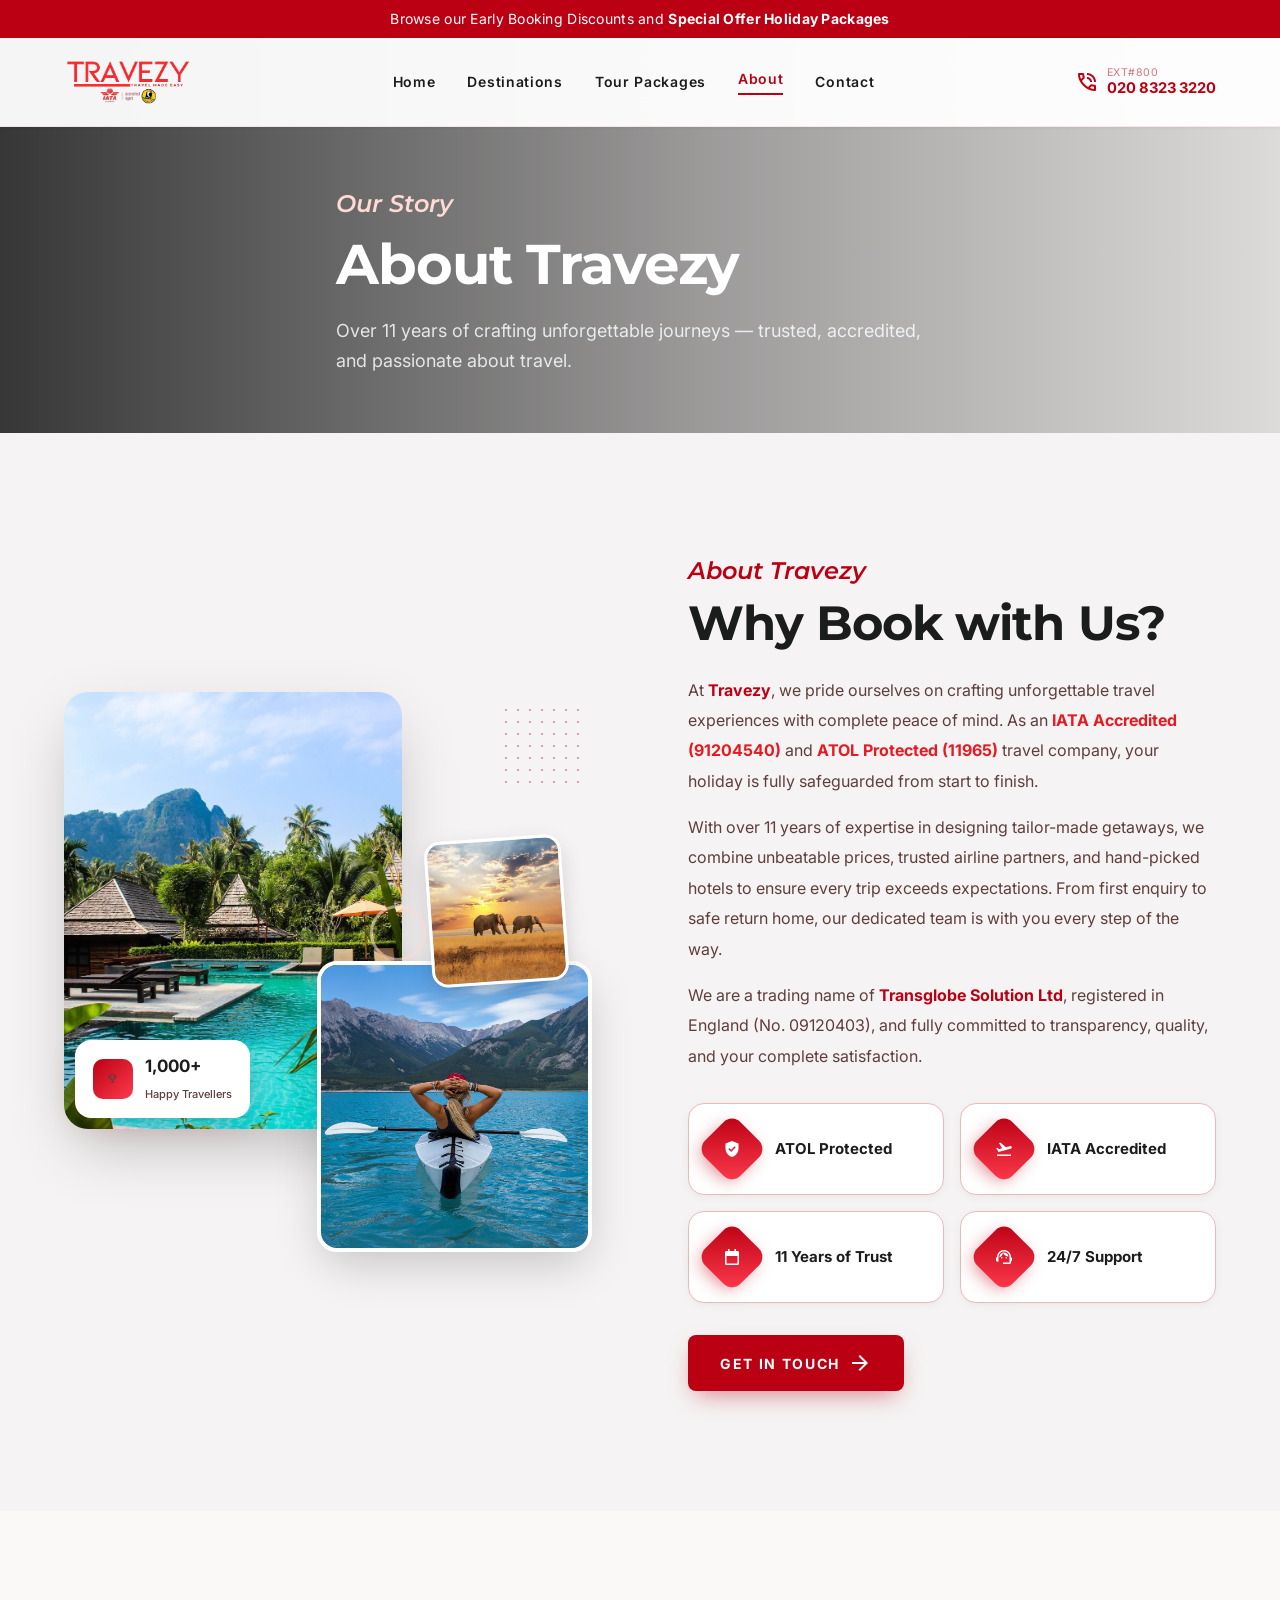
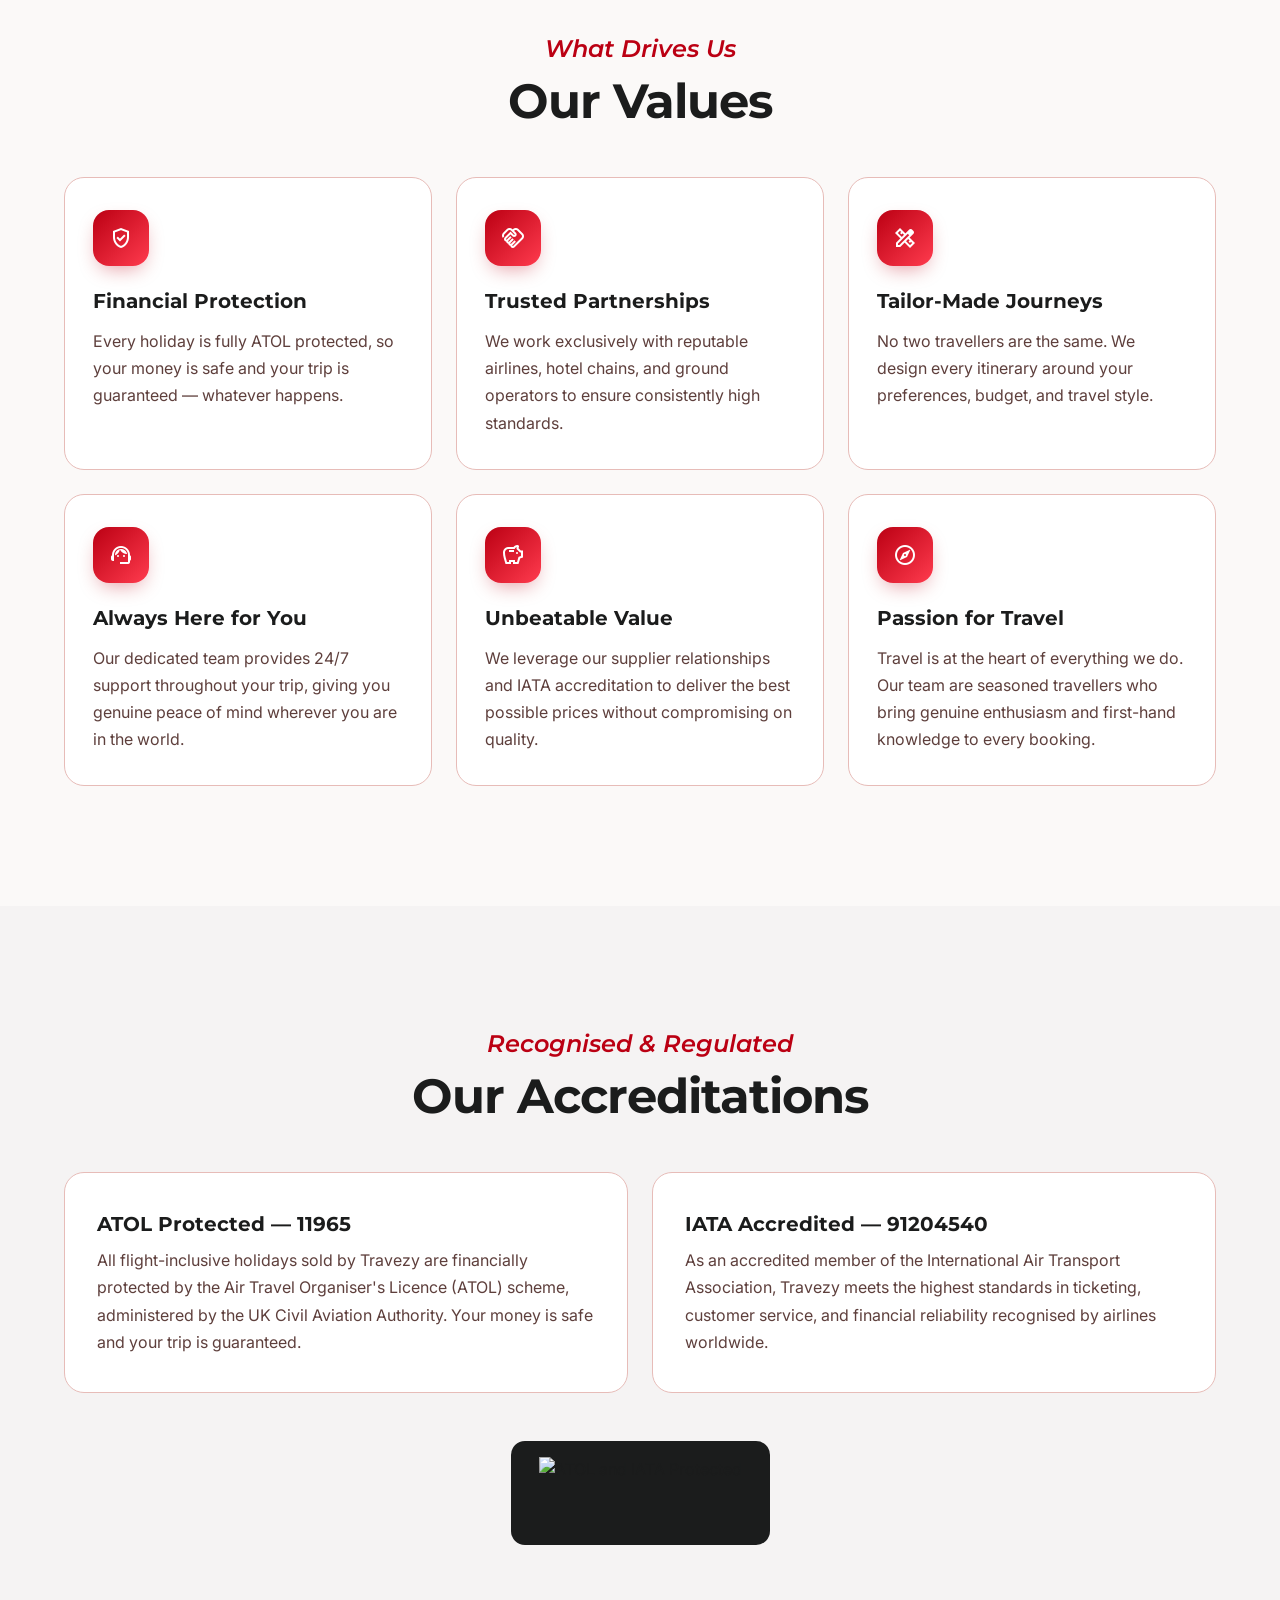
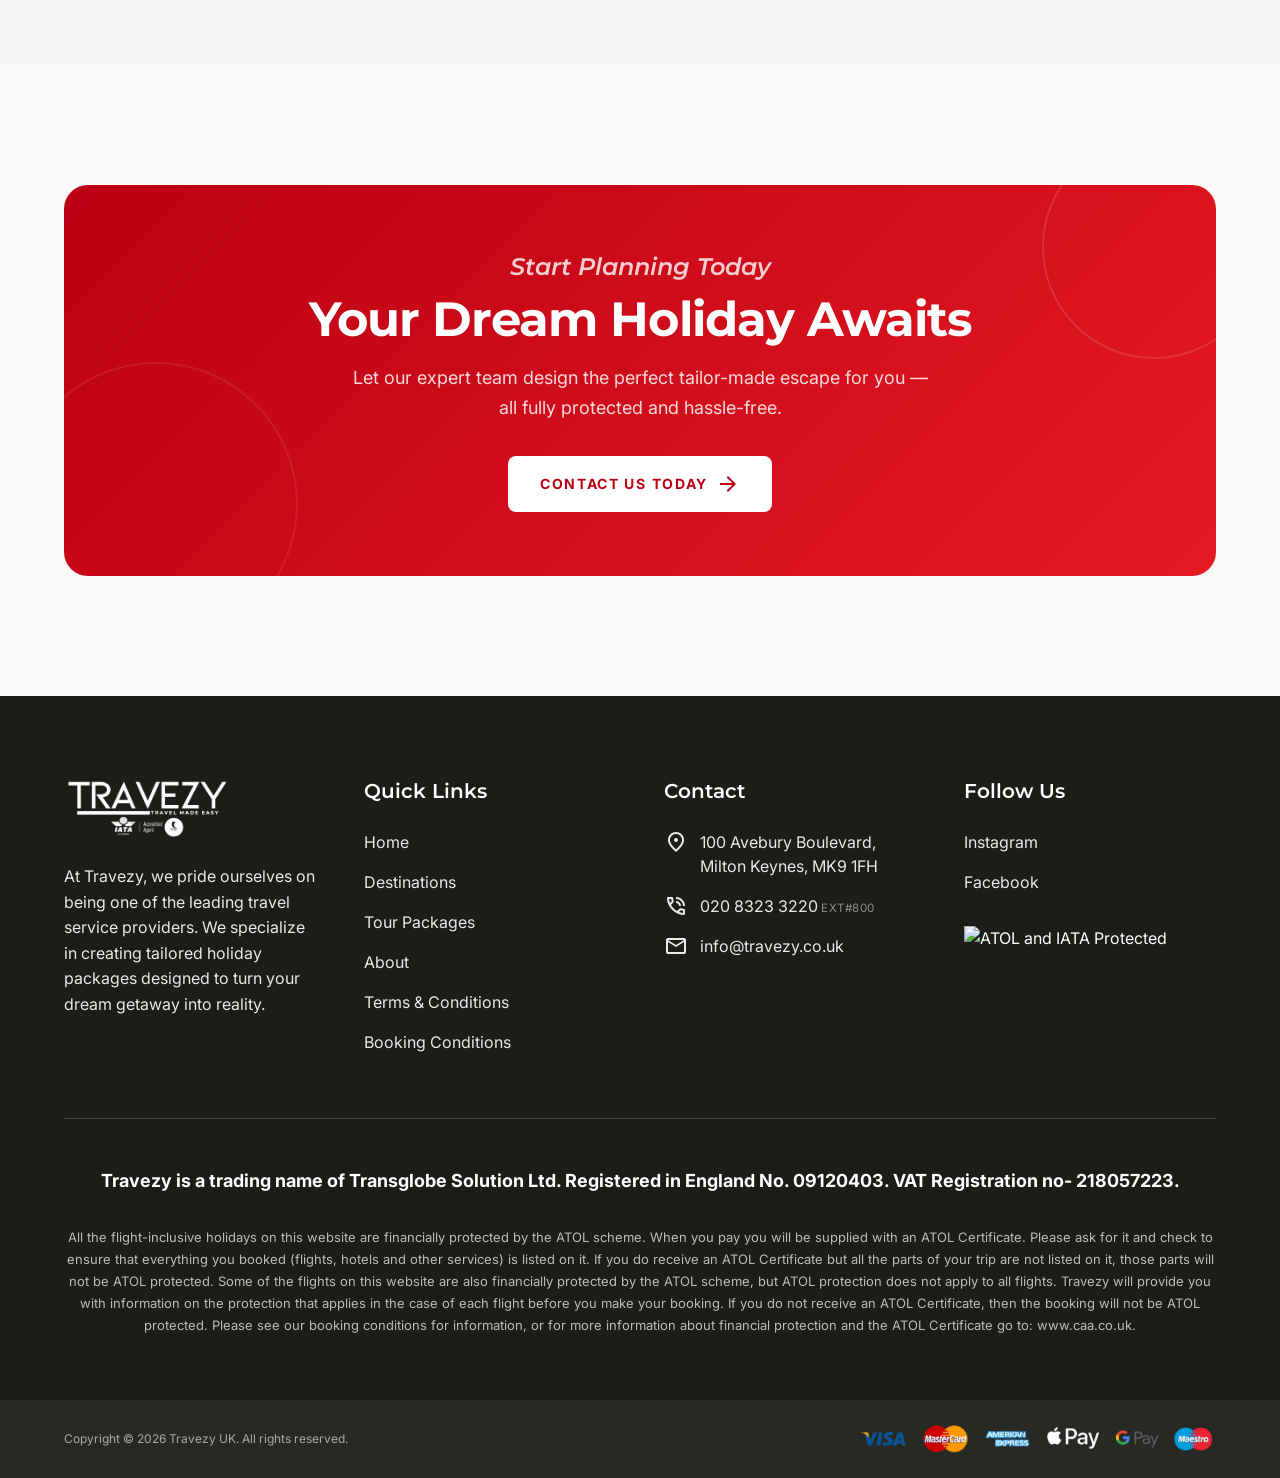
==== about.html @ 76b6c24a "Site Completed" ====
﻿<!DOCTYPE html>
<html lang="en">
<head>
<meta charset="utf-8">
<meta name="viewport" content="width=device-width, initial-scale=1.0">
<title>About Us | Travezy</title>
<link rel="preconnect" href="https://fonts.googleapis.com">
<link rel="preconnect" href="https://fonts.gstatic.com" crossorigin>
<link href="https://fonts.googleapis.com/css2?family=Montserrat:wght@400;600;700&family=Inter:wght@300;400;500;600;700&display=swap" rel="stylesheet">
<link href="https://fonts.googleapis.com/css2?family=Material+Symbols+Outlined:opsz,wght,FILL,GRAD@20..48,100..700,0..1,-50..200&display=block" rel="stylesheet">
<link rel="stylesheet" href="style.css">
<link rel="icon" type="image/x-icon" href="/Favicon.png">
</head>
<body>

<!-- SITE HEADER -->
<div id="site-header">
  <div class="announcement-bar">
    Browse our Early Booking Discounts and <strong>Special Offer Holiday Packages</strong>
  </div>
  <nav id="nav">
    <div class="nav-inner">
      <a href="index.html"><img class="nav-logo" src="/Travezy.webp" alt="Travezy"></a>
      <div class="nav-links">
        <a href="index.html">Home</a>
        <a href="destinations.html">Destinations</a>
        <a href="tour-packages.html">Tour Packages</a>
        <a href="about.html" class="active">About</a>
        <a href="contact.html">Contact</a>
      </div>
      <a href="tel:+442083233220" class="nav-phone">
        <span class="material-symbols-outlined">phone_in_talk</span><span class="nav-phone-text"><span class="phone-ext">EXT#800</span>020 8323 3220</span>
      </a>
      <button class="burger" aria-label="Menu"><span class="material-symbols-outlined">menu</span></button>
    </div>
  </nav>
</div>

<!-- PAGE HERO -->
<section class="page-hero">
  <div class="page-hero-bg">
    <img src="https://lh3.googleusercontent.com/aida-public/[base64]" alt="About Travezy">
    <div class="page-hero-grad"></div>
  </div>
  <div class="page-hero-inner wrap">
    <span class="eyebrow">Our Story</span>
    <h1 class="display">About Travezy</h1>
    <p>Over 11 years of crafting unforgettable journeys — trusted, accredited, and passionate about travel.</p>
  </div>
</section>

<!-- COMPANY STORY -->
<section class="section about">
  <div class="about-inner wrap">
    <div class="mosaic">
      <div class="mos-a">
        <img src="/Images/3.jpg" alt="Adventure Travel">
      </div>
      <div class="mos-b">
        <img src="/Images/1.jpg" alt="Travel Experience">
      </div>
      <div class="mos-c">
        <img src="/Images/2.webp" alt="Travel Memories">
      </div>
      <div class="mos-badge">
        <div class="mos-badge-ic"><span class="material-symbols-outlined">emoji_events</span></div>
        <div><strong>1,000+</strong><span>Happy Travellers</span></div>
      </div>
      <div class="mos-dots"></div>
      <div class="mos-ring"></div>
    </div>
    <div class="about-copy">
      <div>
        <span class="eyebrow">About Travezy</span>
        <h2 class="display" style="margin-bottom:24px">Why Book with Us?</h2>
        <p>At <strong>Travezy</strong>, we pride ourselves on crafting unforgettable travel experiences with complete peace of mind. As an <strong class="acc">IATA Accredited (91204540)</strong> and <strong class="acc">ATOL Protected (11965)</strong> travel company, your holiday is fully safeguarded from start to finish.</p>
        <p>With over 11 years of expertise in designing tailor-made getaways, we combine unbeatable prices, trusted airline partners, and hand-picked hotels to ensure every trip exceeds expectations. From first enquiry to safe return home, our dedicated team is with you every step of the way.</p>
        <p>We are a trading name of <strong>Transglobe Solution Ltd</strong>, registered in England (No. 09120403), and fully committed to transparency, quality, and your complete satisfaction.</p>
      </div>
      <div class="stats">
        <div class="stat"><div class="ic"><span class="material-symbols-outlined">verified_user</span></div><b>ATOL Protected</b></div>
        <div class="stat"><div class="ic"><span class="material-symbols-outlined">flight_takeoff</span></div><b>IATA Accredited</b></div>
        <div class="stat"><div class="ic"><span class="material-symbols-outlined">calendar_today</span></div><b>11 Years of Trust</b></div>
        <div class="stat"><div class="ic"><span class="material-symbols-outlined">support_agent</span></div><b>24/7 Support</b></div>
      </div>
      <div><a href="contact.html"><button class="btn">Get in Touch <span class="material-symbols-outlined">arrow_forward</span></button></a></div>
    </div>
  </div>
</section>

<!-- OUR VALUES -->
<section class="section wrap">
  <div class="section-head center" style="text-align:center">
    <span class="eyebrow">What Drives Us</span>
    <h2 class="display">Our Values</h2>
  </div>
  <div class="values-grid">

    <div class="value-card">
      <div class="value-card-ic"><span class="material-symbols-outlined">verified_user</span></div>
      <h4>Financial Protection</h4>
      <p>Every holiday is fully ATOL protected, so your money is safe and your trip is guaranteed — whatever happens.</p>
    </div>

    <div class="value-card">
      <div class="value-card-ic"><span class="material-symbols-outlined">handshake</span></div>
      <h4>Trusted Partnerships</h4>
      <p>We work exclusively with reputable airlines, hotel chains, and ground operators to ensure consistently high standards.</p>
    </div>

    <div class="value-card">
      <div class="value-card-ic"><span class="material-symbols-outlined">design_services</span></div>
      <h4>Tailor-Made Journeys</h4>
      <p>No two travellers are the same. We design every itinerary around your preferences, budget, and travel style.</p>
    </div>

    <div class="value-card">
      <div class="value-card-ic"><span class="material-symbols-outlined">support_agent</span></div>
      <h4>Always Here for You</h4>
      <p>Our dedicated team provides 24/7 support throughout your trip, giving you genuine peace of mind wherever you are in the world.</p>
    </div>

    <div class="value-card">
      <div class="value-card-ic"><span class="material-symbols-outlined">savings</span></div>
      <h4>Unbeatable Value</h4>
      <p>We leverage our supplier relationships and IATA accreditation to deliver the best possible prices without compromising on quality.</p>
    </div>

    <div class="value-card">
      <div class="value-card-ic"><span class="material-symbols-outlined">explore</span></div>
      <h4>Passion for Travel</h4>
      <p>Travel is at the heart of everything we do. Our team are seasoned travellers who bring genuine enthusiasm and first-hand knowledge to every booking.</p>
    </div>

  </div>
</section>

<!-- ACCREDITATIONS -->
<section class="section" style="background:var(--surface-low)">
  <div class="wrap">
    <div class="section-head center" style="text-align:center">
      <span class="eyebrow">Recognised &amp; Regulated</span>
      <h2 class="display">Our Accreditations</h2>
    </div>
    <div class="accred-grid">

      <div class="accred-card">
        
        <div>
          <h4>ATOL Protected — 11965</h4>
          <p>All flight-inclusive holidays sold by Travezy are financially protected by the Air Travel Organiser's Licence (ATOL) scheme, administered by the UK Civil Aviation Authority. Your money is safe and your trip is guaranteed.</p>
        </div>
      </div>

      <div class="accred-card">
        
        <div>
          <h4>IATA Accredited — 91204540</h4>
          <p>As an accredited member of the International Air Transport Association, Travezy meets the highest standards in ticketing, customer service, and financial reliability recognised by airlines worldwide.</p>
        </div>
      </div>

    </div>
    <div style="margin-top:48px;text-align:center">
      <div class="badge-dark-wrap" style="margin:0 auto">
        <img src="https://lh3.googleusercontent.com/aida-public/[base64]" alt="ATOL and IATA Protected" style="height:72px;width:auto">
      </div>
    </div>
  </div>
</section>

<!-- CTA -->
<section class="section wrap">
  <div class="cta-banner">
    <span class="eyebrow">Start Planning Today</span>
    <h2 class="display">Your Dream Holiday Awaits</h2>
    <p>Let our expert team design the perfect tailor-made escape for you — all fully protected and hassle-free.</p>
    <a href="contact.html"><button class="btn">Contact Us Today <span class="material-symbols-outlined">arrow_forward</span></button></a>
  </div>
</section>

<!-- FOOTER -->
<footer id="footer">
  <div class="wrap">
    <div class="foot-grid">
      <div class="foot-col">
        <img class="foot-logo" src="/Travezy.webp" alt="Travezy">
        <p>At Travezy, we pride ourselves on being one of the leading travel service providers. We specialize in creating tailored holiday packages designed to turn your dream getaway into reality.</p>
      </div>
      <div class="foot-col">
        <h4>Quick Links</h4>
        <ul>
          <li><a href="index.html">Home</a></li>
          <li><a href="destinations.html">Destinations</a></li>
          <li><a href="tour-packages.html">Tour Packages</a></li>
          <li><a href="about.html">About</a></li>
          <li><a href="#">Terms &amp; Conditions</a></li>
          <li><a href="#">Booking Conditions</a></li>
        </ul>
      </div>
      <div class="foot-col">
        <h4>Contact</h4>
        <ul>
          <li class="row"><span class="material-symbols-outlined">location_on</span><span>100 Avebury Boulevard, Milton Keynes, MK9 1FH</span></li>
          <li class="row"><span class="material-symbols-outlined">phone_in_talk</span><a href="tel:+442083233220">020 8323 3220<span class="phone-ext"> EXT#800</span></a></li>
          <li class="row"><span class="material-symbols-outlined">mail</span><a href="mailto:info@travezy.co.uk">info@travezy.co.uk</a></li>
        </ul>
      </div>
      <div class="foot-col">
        <h4>Follow Us</h4>
        <ul style="margin-bottom:32px">
          <li><a href="#">Instagram</a></li><li><a href="#">Facebook</a></li>
        </ul>
        <img class="badge-img" src="https://lh3.googleusercontent.com/aida-public/[base64]" alt="ATOL and IATA Protected">
      </div>
    </div>
    <div class="legal">
      <h5>Travezy is a trading name of Transglobe Solution Ltd. Registered in England No. 09120403. VAT Registration no- 218057223.</h5>
      <p>All the flight-inclusive holidays on this website are financially protected by the ATOL scheme. When you pay you will be supplied with an ATOL Certificate. Please ask for it and check to ensure that everything you booked (flights, hotels and other services) is listed on it. If you do receive an ATOL Certificate but all the parts of your trip are not listed on it, those parts will not be ATOL protected. Some of the flights on this website are also financially protected by the ATOL scheme, but ATOL protection does not apply to all flights. Travezy will provide you with information on the protection that applies in the case of each flight before you make your booking. If you do not receive an ATOL Certificate, then the booking will not be ATOL protected. Please see our booking conditions for information, or for more information about financial protection and the ATOL Certificate go to: www.caa.co.uk.</p>
    </div>
  </div>
  <div class="botbar">
    <div class="wrap botbar-in">
      <p>Copyright &copy; 2026 Travezy UK. All rights reserved.</p>
      <img src="/Images/Payments.webp" alt="Accepted payment methods" style="height:auto;width:28vw;display:block">
    </div>
  </div>
</footer>

<script src="script.js"></script>
</body>
</html>
---- style.css ----
:root {
  --primary: #bb0013;
  --primary-container: #e51a22;
  --primary-fixed: #ffdad6;
  --primary-fixed-dim: #ffb4ab;
  --on-primary: #ffffff;
  --bg: #fbf9f8;
  --surface-low: #f5f3f3;
  --on-surface: #1b1c1c;
  --on-surface-variant: #5e3f3c;
  --outline-variant: #e7bcb8;
  --footer: #1c1c19;
}

* {
  box-sizing: border-box;
  margin: 0;
  padding: 0
}

html {
  scroll-behavior: smooth
}

body {
  font-family: 'Inter', system-ui, sans-serif;
  color: var(--on-surface);
  background: var(--bg);
  overflow-x: hidden;
  line-height: 1.5;
  -webkit-font-smoothing: antialiased
}

img {
  display: block;
  max-width: 100%
}

a {
  text-decoration: none;
  color: inherit
}

button {
  font-family: inherit;
  cursor: pointer;
  border: none
}

.wrap {
  max-width: 1440px;
  margin: 0 auto;
  padding-inline: 16px
}

@media(min-width:768px) {
  .wrap {
    padding-inline: 64px
  }
}

.display {
  font-family: 'Montserrat', sans-serif;
  font-weight: 700;
  letter-spacing: -.02em;
  font-size: clamp(32px, 5vw, 48px);
  line-height: 1.12
}

.eyebrow {
  font-family: 'Montserrat', sans-serif;
  font-weight: 600;
  font-style: italic;
  font-size: 24px;
  color: var(--primary);
  display: block;
  margin-bottom: 8px
}

.headline {
  font-family: 'Montserrat', sans-serif;
  font-weight: 600;
  font-size: 24px;
  line-height: 1.33
}

.material-symbols-outlined {
  font-variation-settings: 'FILL' 0, 'wght' 400, 'GRAD' 0, 'opsz' 24;
  vertical-align: middle;
  display: inline-block;
  overflow: hidden;
  white-space: nowrap;
  width: 1em;
  height: 1em;
  line-height: 1;
  flex-shrink: 0
}

.fill .material-symbols-outlined,
.material-symbols-outlined.fill {
  font-variation-settings: 'FILL' 1
}

.btn {
  display: inline-flex;
  align-items: center;
  gap: 8px;
  background: var(--primary);
  color: var(--on-primary);
  font-family: 'Inter';
  font-weight: 700;
  font-size: 14px;
  letter-spacing: .12em;
  text-transform: uppercase;
  padding: 16px 32px;
  border-radius: 8px;
  box-shadow: 0 10px 25px -8px rgba(187, 0, 19, .5);
  transition: .3s
}

.btn:hover {
  background: var(--on-surface)
}

.btn:active {
  transform: scale(.96)
}

.btn .material-symbols-outlined {
  transition: transform .3s
}

.btn:hover .material-symbols-outlined {
  transform: translateX(4px)
}

.section {
  padding-block: clamp(64px, 10vw, 120px)
}

/* ANNOUNCEMENT BAR */
.announcement-bar {
  background: var(--primary);
  color: #fff;
  text-align: center;
  padding: 9px 16px;
  font-size: 14px;
  font-weight: 400;
  letter-spacing: .02em;
  line-height: 1.4
}

.announcement-bar strong {
  font-weight: 700
}

/* SITE HEADER */
#site-header {
  position: fixed;
  top: 0;
  width: 100%;
  z-index: 50
}

/* NAV */
nav {
  position: relative;
  background: rgba(255, 255, 255, .95);
  backdrop-filter: blur(12px);
  border-bottom: 1px solid rgba(231, 188, 184, .3);
  box-shadow: 0 1px 3px rgba(0, 0, 0, .06);
  transition: padding .3s
}

.nav-inner {
  display: flex;
  align-items: center;
  justify-content: space-between;
  max-width: 1440px;
  margin: 0 auto;
  padding: 1.2vw 64px;
}

@media(min-width:768px) {
  .nav-inner {
    padding: 12px 64px
  }
}

nav.shrink .nav-inner {
  padding-block: 8px
}

.nav-logo {
  width: 10vw;
  height: auto;
  object-fit: contain;
  transition: transform .2s
}

.nav-logo:active {
  transform: scale(.95)
}

@media(min-width:768px) {
  .nav-logo {
    height: 64px
  }
}

.nav-links {
  display: none;
  gap: 32px;
  align-items: center;
  margin: 0 auto
}

@media(min-width:768px) {
  .nav-links {
    display: flex
  }
}

.nav-links a {
  font-weight: 600;
  font-size: 14px;
  letter-spacing: .05em;
  transition: color .3s
}

.nav-links a:hover {
  color: var(--primary)
}

.nav-links a.active {
  color: var(--primary);
  border-bottom: 2px solid var(--primary);
  padding-bottom: 4px
}

.nav-phone {
  display: none;
  align-items: center;
  gap: 8px;
  font-weight: 700;
  font-size: 1.15vw;
  color: var(--primary);
  white-space: nowrap;
  transition: color .3s
}

.nav-phone:hover {
  color: var(--on-surface)
}

.nav-phone-text {
  display: flex;
  flex-direction: column;
  line-height: 1.25
}

.phone-ext {
  font-size: 0.72em;
  font-weight: 400;
  opacity: 0.55;
  letter-spacing: .04em
}

@media(min-width:768px) {
  .nav-phone {
    display: flex
  }
}

.burger {
  display: flex;
  background: none;
  color: var(--on-surface)
}

@media(min-width:768px) {
  .burger {
    display: none
  }
}

/* HERO */
header.hero {
  position: relative;
  min-height: 100vh;
  overflow: hidden
}

.hero-bg {
  position: absolute;
  inset: 0;
  z-index: 0;
  overflow: hidden
}

.hero-slides {
  position: absolute;
  inset: 0;
  z-index: 1
}

.hero-slide {
  position: absolute;
  inset: 0;
  display: flex;
  align-items: center;
  padding-top: 130px;
  opacity: 0;
  transition: opacity .8s ease;
  pointer-events: none
}

.hero-slide.active {
  opacity: 1;
  pointer-events: auto
}

.hero-bg img,
.hero-bg video {
  width: 100%;
  height: 100%;
  object-fit: cover
}

.hero-grad {
  position: absolute;
  inset: 0;
  background: linear-gradient(to right,
      rgba(0, 0, 0, .8) 0%, rgba(0, 0, 0, .2) 60%, rgba(0, 0, 0, 0) 100%)
}

.hero-inner {
  position: relative;
  z-index: 10;
  display: grid;
  grid-template-columns: 1fr;
  gap: 48px;
  width: 100%
}

@media(min-width:1024px) {
  .hero-inner {
    grid-template-columns: 1fr 1fr
  }
}

.hero-arrow {
  position: absolute;
  z-index: 20;
  top: 50%;
  transform: translateY(-50%);
  background: rgba(255, 255, 255, .12);
  backdrop-filter: blur(8px);
  border: 1px solid rgba(255, 255, 255, .25);
  color: #fff;
  width: 48px;
  height: 48px;
  border-radius: 50%;
  display: flex;
  align-items: center;
  justify-content: center;
  cursor: pointer;
  transition: background .3s
}

.hero-arrow:hover {
  background: rgba(255, 255, 255, .28)
}

.hero-prev {
  left: 24px
}

.hero-next {
  right: 24px
}

.hero-dots {
  position: absolute;
  z-index: 20;
  bottom: 32px;
  left: 50%;
  transform: translateX(-50%);
  display: flex;
  gap: 6px;
  align-items: center
}

.hero-dots .dot {
  width: 40px;
  height: 3px;
  border-radius: 999px;
  background: rgba(255, 255, 255, .25);
  border: none;
  padding: 0;
  cursor: pointer;
  position: relative;
  overflow: hidden;
  transition: width .35s ease
}

.hero-dots .dot.active {
  width: 72px
}

.dot-fill {
  position: absolute;
  inset: 0;
  background: #fff;
  border-radius: inherit;
  transform: scaleX(0);
  transform-origin: left
}

.dot.active .dot-fill {
  animation: dot-progress 2s linear forwards
}

.dot.done .dot-fill {
  transform: scaleX(1)
}

@keyframes dot-progress {
  from { transform: scaleX(0) }
  to { transform: scaleX(1) }
}

.hero-copy {
  color: #fff;
  display: flex;
  flex-direction: column;
  gap: 24px
}

.dest-tag {
  display: inline-flex;
  align-items: center;
  gap: 10px
}

.dest-pulse {
  position: relative;
  width: 10px;
  height: 10px;
  border-radius: 50%;
  background: var(--primary-fixed);
  flex-shrink: 0
}

.dest-pulse::after {
  content: '';
  position: absolute;
  inset: -5px;
  border-radius: 50%;
  border: 1.5px solid var(--primary-fixed);
  animation: dest-ring 1.8s ease-out infinite
}

@keyframes dest-ring {
  0% { transform: scale(1); opacity: .9 }
  100% { transform: scale(2.4); opacity: 0 }
}

.dest-name {
  color: rgba(255, 255, 255, .85);
  font-size: 12px;
  font-weight: 700;
  letter-spacing: .2em;
  text-transform: uppercase
}

.badge {
  align-self: flex-start;
  display: inline-block;
  padding: 5px 16px;
  background: rgba(187, 0, 19, .2);
  backdrop-filter: blur(4px);
  border: 1px solid var(--primary);
  color: var(--primary-fixed);
  font-weight: 600;
  font-size: 13px;
  letter-spacing: .2em;
  text-transform: uppercase;
  border-radius: 999px
}

.hero h1 {
  font-family: 'Montserrat';
  font-weight: 700;
  font-size: clamp(34px, 5vw, 48px);
  line-height: 1.1;
  letter-spacing: -.02em
}

.price-row {
  display: flex;
  align-items: baseline;
  gap: 16px
}

.price-row .from {
  font-size: 24px;
  font-weight: 300;
  color: rgba(255, 255, 255, .9)
}

.price {
  font-size: 48px;
  font-weight: 700;
  color: var(--primary-fixed-dim)
}

.price small {
  font-size: 20px;
  font-weight: 500;
  color: rgba(255, 255, 255, .7)
}

.hero p.lead {
  font-size: 18px;
  line-height: 1.7;
  max-width: 32rem;
  color: rgba(255, 255, 255, .8)
}

.hero .btn:hover {
  background: #fff;
  color: var(--primary)
}

.quick-cards {
  display: none
}

@media(min-width:1024px) {
  .quick-cards {
    display: grid;
    grid-template-columns: 1fr 1fr;
    gap: 16px;
    align-self: end;
    padding-bottom: 48px
  }
}

@keyframes qcard-in {
  from {
    opacity: 0;
    transform: translateX(36px)
  }
  to {
    opacity: 1;
    transform: translateX(0)
  }
}

.hero-slide .qcard {
  opacity: 0;
  transform: translateX(36px)
}

.hero-slide.active .qcard:nth-child(1) {
  animation: qcard-in .5s ease .25s forwards
}

.hero-slide.active .qcard:nth-child(2) {
  animation: qcard-in .5s ease .42s forwards
}

.qcard {
  background: linear-gradient(135deg, rgba(30, 0, 4, .55) 0%, rgba(0, 0, 0, .42) 100%);
  backdrop-filter: blur(18px);
  -webkit-backdrop-filter: blur(18px);
  border: 1px solid rgba(187, 0, 19, .18);
  padding: 24px;
  border-radius: 12px;
  color: #fff;
  transition: background .3s;
  cursor: pointer
}

.qcard:hover {
  background: linear-gradient(135deg, rgba(40, 0, 6, .65) 0%, rgba(0, 0, 0, .52) 100%)
}

.qcard .loc {
  color: var(--primary-fixed);
  font-weight: 700;
  font-size: 13px;
  letter-spacing: .12em;
  text-transform: uppercase;
  margin-bottom: 8px
}

.qcard .nights {
  font-family: 'Montserrat';
  font-weight: 600;
  font-size: 24px;
  margin-bottom: 16px
}

.qcard .price-sm {
  color: rgba(255, 255, 255, .7)
}

.qcard .price-sm b {
  color: #fff
}

/* DESTINATIONS */
.section-head {
  margin-bottom: 48px
}

.dest-grid {
  display: grid;
  gap: 24px;
  grid-template-columns: 1fr
}

@media(min-width:768px) {
  .dest-grid {
    grid-template-columns: 1fr 1fr
  }
}

@media(min-width:1024px) {
  .dest-grid {
    grid-template-columns: repeat(4, 1fr)
  }
}

.dest {
  position: relative;
  overflow: hidden;
  border-radius: 16px;
  height: 480px;
  box-shadow: 0 10px 25px -10px rgba(0, 0, 0, .25)
}

@media(min-width:768px) {
  .dest.offset {
    margin-top: 48px
  }
}

.dest img {
  width: 100%;
  height: 100%;
  object-fit: cover;
  transition: transform .7s
}

.dest:hover img {
  transform: scale(1.1)
}

.dest .overlay {
  position: absolute;
  inset: 0;
  background: linear-gradient(to top, rgba(0, 0, 0, .85) 0%, transparent 55%, transparent 100%)
}

.dest .label {
  position: absolute;
  left: 24px;
  right: 24px;
  bottom: 24px
}

.dest .tag {
  background: rgba(255, 255, 255, .2);
  backdrop-filter: blur(12px);
  padding: 4px 12px;
  border-radius: 4px;
  color: #fff;
  font-weight: 600;
  font-size: 14px;
  letter-spacing: .12em;
  text-transform: uppercase
}

.dest .title {
  color: #fff;
  font-family: 'Montserrat';
  font-weight: 600;
  font-size: 24px;
  margin-top: 8px
}

.dest .arrow {
  position: absolute;
  right: 24px;
  bottom: 24px;
  width: 48px;
  height: 48px;
  border-radius: 999px;
  background: var(--primary);
  color: #fff;
  display: flex;
  align-items: center;
  justify-content: center;
  opacity: 0;
  transition: opacity .3s
}

.dest:hover .arrow {
  opacity: 1
}

/* ABOUT */
.about {
  background: var(--surface-low)
}

.about-inner {
  display: grid;
  grid-template-columns: 1fr;
  gap: 48px;
  align-items: center
}

@media(min-width:1024px) {
  .about-inner {
    grid-template-columns: 1fr 1fr;
    gap: 96px
  }
}

.mosaic {
  position: relative;
  height: 560px
}

.mos-a {
  position: absolute;
  top: 0;
  left: 0;
  width: 64%;
  height: 78%;
  border-radius: 24px;
  overflow: hidden;
  box-shadow: 0 24px 64px -12px rgba(0, 0, 0, .25)
}

.mos-a img {
  width: 100%;
  height: 100%;
  object-fit: cover;
  transition: transform .6s ease
}

.mos-a:hover img { transform: scale(1.05) }

.mos-b {
  position: absolute;
  bottom: 0;
  right: 0;
  width: 52%;
  height: 52%;
  border-radius: 20px;
  overflow: hidden;
  border: 4px solid #fff;
  box-shadow: 0 16px 48px -8px rgba(0, 0, 0, .22)
}

.mos-b img {
  width: 100%;
  height: 100%;
  object-fit: cover;
  transition: transform .6s ease
}

.mos-b:hover img { transform: scale(1.05) }

.mos-c {
  position: absolute;
  bottom: 48%;
  left: 69%;
  width: 26%;
  height: 26%;
  border-radius: 16px;
  overflow: hidden;
  border: 3px solid #fff;
  box-shadow: 0 8px 24px -4px rgba(0, 0, 0, .2);
  transform: rotate(-4deg);
  z-index: 5
}

.mos-c img {
  width: 100%;
  height: 100%;
  object-fit: cover
}

.mos-badge {
  position: absolute;
  bottom: 24%;
  left: 2%;
  background: #fff;
  border-radius: 16px;
  padding: 14px 18px;
  display: flex;
  align-items: center;
  gap: 12px;
  box-shadow: 0 8px 32px -6px rgba(187, 0, 19, .22);
  z-index: 10
}

.mos-badge-ic {
  width: 40px;
  height: 40px;
  border-radius: 10px;
  background: linear-gradient(135deg, var(--primary), #ff3b4e);
  display: flex;
  align-items: center;
  justify-content: center;
  color: #fff;
  flex-shrink: 0
}

.mos-badge strong {
  display: block;
  font-size: 17px;
  color: var(--on-surface)
}

.mos-badge span {
  font-size: 11px;
  color: var(--on-surface-variant);
  font-weight: 500
}

.mos-dots {
  position: absolute;
  top: 12px;
  right: 4px;
  width: 88px;
  height: 88px;
  background-image: radial-gradient(circle, rgba(187, 0, 19, .35) 1.5px, transparent 1.5px);
  background-size: 12px 12px;
  pointer-events: none;
  z-index: 0
}

.mos-ring {
  position: absolute;
  bottom: 52%;
  left: 58%;
  width: 56px;
  height: 56px;
  border-radius: 50%;
  border: 3px solid var(--primary-fixed);
  opacity: .55;
  pointer-events: none;
  z-index: 6
}

.about-copy {
  display: flex;
  flex-direction: column;
  gap: 32px
}

.about-copy p {
  font-size: 16px;
  line-height: 1.9;
  color: var(--on-surface-variant)
}

.about-copy p+p {
  margin-top: 16px
}

.about-copy strong {
  color: var(--primary)
}

.about-copy strong.acc {
  color: var(--primary-container)
}

.stats {
  display: grid;
  grid-template-columns: 1fr 1fr;
  gap: 16px
}

.stat {
  display: flex;
  align-items: center;
  gap: 18px;
  background: #fff;
  border: 1px solid var(--outline-variant);
  border-radius: 16px;
  padding: 20px 18px;
  box-shadow: 0 2px 10px rgba(0, 0, 0, .05);
  transition: transform .3s, box-shadow .3s
}

.stat:hover {
  transform: translateY(-3px);
  box-shadow: 0 10px 28px -6px rgba(187, 0, 19, .18)
}

.stat .ic {
  width: 50px;
  height: 50px;
  border-radius: 12px;
  flex: none;
  background: linear-gradient(135deg, var(--primary) 0%, #ff3b4e 100%);
  color: #fff;
  display: flex;
  align-items: center;
  justify-content: center;
  transform: rotate(45deg);
  box-shadow: 0 6px 18px -4px rgba(187, 0, 19, .5);
  transition: box-shadow .3s
}

.stat:hover .ic {
  box-shadow: 0 10px 24px -4px rgba(187, 0, 19, .6)
}

.stat .ic .material-symbols-outlined {
  font-variation-settings: 'FILL' 1;
  font-size: 20px;
  transform: rotate(-45deg)
}

.stat b {
  font-size: 15px;
  font-weight: 700;
  line-height: 1.3
}

/* PACKAGES */
.center {
  text-align: center
}

.center .section-head {
  max-width: none
}

.lead-c {
  max-width: 42rem;
  margin: 0 auto 64px;
  color: var(--on-surface-variant)
}

.pkg-grid {
  display: grid;
  gap: 24px;
  grid-template-columns: 1fr;
  text-align: left
}

@media(min-width:768px) {
  .pkg-grid {
    grid-template-columns: 1fr 1fr
  }
}

@media(min-width:1280px) {
  .pkg-grid {
    grid-template-columns: repeat(4, 1fr)
  }
}

.pkg {
  display: flex;
  flex-direction: column;
  background: #fff;
  border-radius: 24px;
  overflow: hidden;
  border: 1px solid rgba(231, 188, 184, .1);
  box-shadow: 0 4px 20px rgba(0, 0, 0, .10);
  transition: box-shadow .5s
}

.pkg:hover {
  box-shadow: 0 25px 50px -12px rgba(0, 0, 0, .25)
}

.pkg-img {
  position: relative;
  height: 320px;
  overflow: hidden
}

.pkg-img img {
  width: 100%;
  height: 100%;
  object-fit: cover;
  transition: transform .7s
}

.pkg:hover .pkg-img img {
  transform: scale(1.1)
}

.pkg .nights-badge {
  position: absolute;
  top: 16px;
  right: 16px;
  background: var(--primary);
  color: #fff;
  padding: 6px 16px;
  border-radius: 999px;
  font-size: 12px;
  font-weight: 700;
  letter-spacing: .12em;
  text-transform: uppercase
}

.pkg .pkg-grad {
  position: absolute;
  inset: 0;
  background: linear-gradient(to top, rgba(0, 0, 0, .6), transparent 55%)
}

.pkg .pkg-cap {
  position: absolute;
  left: 16px;
  right: 16px;
  bottom: 16px;
  color: #fff
}

.pkg .pkg-loc {
  display: flex;
  align-items: center;
  gap: 6px;
  font-size: 12px;
  font-weight: 700;
  letter-spacing: .12em;
  text-transform: uppercase;
  margin-bottom: 4px
}

.pkg .pkg-loc .material-symbols-outlined {
  font-size: 16px
}

.pkg .pkg-title {
  font-family: 'Montserrat';
  font-weight: 700;
  font-size: 20px;
  line-height: 1.2
}

.pkg-body {
  display: flex;
  justify-content: space-between;
  align-items: center;
  padding: 24px;
  background: var(--surface-low);
  flex: 1
}

.pkg-body .from {
  font-size: 12px;
  text-transform: uppercase;
  color: var(--on-surface-variant)
}

.pkg-body .amt {
  color: var(--primary);
  font-weight: 700;
  font-size: 24px
}

.pkg-arrow {
  width: 48px;
  height: 48px;
  border-radius: 999px;
  background: var(--primary);
  color: #fff;
  display: flex;
  align-items: center;
  justify-content: center;
  box-shadow: 0 10px 20px -8px rgba(187, 0, 19, .5);
  transition: .3s
}

.pkg-arrow:hover {
  background: var(--on-surface)
}

.pkg-arrow:active {
  transform: scale(.95)
}

.center-btn {
  margin-top: 64px;
  display: flex;
  justify-content: center
}

/* GALLERY */
.gal-grid {
  display: grid;
  grid-template-columns: 1fr 1fr;
  gap: 16px;
  height: 600px
}

@media(min-width:768px) {
  .gal-grid {
    grid-template-columns: repeat(4, 1fr)
  }
}

.gal-item {
  overflow: hidden;
  border-radius: 12px
}

.gal-item img {
  width: 100%;
  height: 100%;
  object-fit: cover;
  transition: transform .5s
}

.pos-left img {
  object-position: left center
}

.gal-item:hover img {
  transform: scale(1.1)
}

.gal-tall {
  grid-row: span 2
}

.gal-big {
  grid-row: span 2
}

@media(min-width:768px) {
  .gal-big {
    grid-column: span 2
  }
}

/* PLANT A TREE */
.plant-wrap {
  margin-bottom: 80px
}

.plant {
  position: relative;
  overflow: hidden;
  border-radius: 24px;
  color: #fff;
  padding: 48px;
  box-shadow: 0 25px 50px -12px rgba(0, 0, 0, .4)
}

@media(min-width:768px) {
  .plant {
    padding: 80px
  }
}

.plant-bg {
  position: absolute;
  inset: 0;
  z-index: 0
}

.plant-bg img {
  width: 100%;
  height: 100%;
  object-fit: cover;
  opacity: .3
}

.plant-bg .g {
  position: absolute;
  inset: 0;
  background: linear-gradient(to right, var(--on-surface), rgba(27, 28, 28, .8) 50%, transparent)
}

.plant-inner {
  position: relative;
  z-index: 10;
  max-width: 42rem;
  display: flex;
  flex-direction: column;
  gap: 24px
}

.tree-pill {
  align-self: flex-start;
  display: inline-flex;
  align-items: center;
  gap: 16px;
  background: rgba(255, 255, 255, .1);
  backdrop-filter: blur(12px);
  padding: 12px 24px;
  border-radius: 999px;
  border: 1px solid rgba(255, 255, 255, .2);
  font-size: 20px;
  font-weight: 700
}

.tree-pill .material-symbols-outlined {
  color: var(--primary);
  font-variation-settings: 'FILL' 1
}

.tree-pill span.sub {
  font-weight: 400;
  color: rgba(255, 255, 255, .7)
}

.plant h2 {
  color: #fff
}

.plant h2 .accent {
  color: var(--primary-fixed-dim)
}

.plant p {
  font-size: 18px;
  color: rgba(255, 255, 255, .8);
  line-height: 1.6
}

/* MARQUEE */
.marquee {
  overflow: hidden;
  -webkit-mask-image: linear-gradient(90deg, transparent, #000 10%, #000 90%, transparent);
  mask-image: linear-gradient(90deg, transparent, #000 10%, #000 90%, transparent)
}

.marquee-track {
  display: flex;
  align-items: center;
  gap: 48px;
  width: max-content;
  opacity: .6;
  filter: grayscale(1);
  transition: filter .7s;
  animation: scroll 30s linear infinite
}

@media(min-width:768px) {
  .marquee-track {
    gap: 96px
  }
}

.marquee:hover .marquee-track {
  filter: grayscale(0)
}

.airline {
  flex: none;
  display: flex;
  align-items: center;
  gap: 8px;
  font-weight: 700;
  font-size: 24px;
  letter-spacing: -.02em;
  text-transform: uppercase;
  color: var(--on-surface);
  white-space: nowrap
}

.airline .material-symbols-outlined {
  font-size: 36px
}

@keyframes scroll {
  from {
    transform: translateX(0)
  }

  to {
    transform: translateX(-50%)
  }
}

/* FOOTER */
footer {
  background: var(--footer);
  color: #fff;
  padding-top: 80px;
  font-size: 16px
}

.foot-grid {
  display: grid;
  grid-template-columns: 1fr;
  gap: 48px;
  margin-bottom: 64px
}

@media(min-width:768px) {
  .foot-grid {
    grid-template-columns: repeat(4, 1fr)
  }
}

.foot-logo {
  height: 64px;
  width: auto;
  object-fit: contain;
  filter: brightness(0) invert(1)
}

.foot-col p {
  line-height: 1.6;
  opacity: .9;
  margin-top: 24px
}

.foot-col h4 {
  font-family: 'Montserrat';
  font-weight: 600;
  font-size: 20px;
  margin-bottom: 24px
}

.foot-col ul {
  list-style: none;
  display: flex;
  flex-direction: column;
  gap: 16px;
  opacity: .9
}

.foot-col a:hover {
  color: rgba(255, 255, 255, .7)
}

.foot-col li.row {
  display: flex;
  gap: 12px
}

.badge-img {
  height: 64px;
  width: auto;
  object-fit: contain
}

.legal {
  border-top: 1px solid rgba(255, 255, 255, .15);
  padding-top: 48px;
  text-align: center
}

.legal h5 {
  font-weight: 700;
  font-size: 18px;
  margin-bottom: 32px
}

.legal p {
  font-size: 13px;
  opacity: .7;
  line-height: 1.7;
  max-width: 72rem;
  margin: 0 auto
}

.botbar {
  margin-top: 64px;
  background: rgba(255, 255, 255, .05);
  padding: 24px 0
}

.botbar-in {
  display: flex;
  flex-direction: column;
  gap: 24px;
  align-items: center;
  justify-content: space-between
}

@media(min-width:768px) {
  .botbar-in {
    flex-direction: row
  }
}

.botbar p {
  font-size: 12px;
  opacity: .6
}

.pays {
  display: flex;
  gap: 24px;
  align-items: center;
  flex-wrap: wrap;
  justify-content: center
}

.pays span {
  font-weight: 700;
  font-size: 12px
}

@media(prefers-reduced-motion:reduce) {
  * {
    animation: none !important;
    transition: none !important
  }
}

/* ============================================================
   INNER PAGES — shared across destinations / packages / about / contact
   ============================================================ */

/* PAGE HERO */
.page-hero {
  position: relative;
  min-height: 420px;
  display: flex;
  align-items: center;
  padding-top: 130px;
  overflow: hidden
}

.page-hero-bg {
  position: absolute;
  inset: 0
}

.page-hero-bg img {
  width: 100%;
  height: 100%;
  object-fit: cover
}

.page-hero-grad {
  position: absolute;
  inset: 0;
  background: linear-gradient(to right, rgba(0,0,0,.78) 0%, rgba(0,0,0,.38) 55%, rgba(0,0,0,.12) 100%)
}

.page-hero-inner {
  position: relative;
  z-index: 10;
  color: #fff;
  padding-block: 56px
}

.page-hero-inner .eyebrow {
  color: var(--primary-fixed)
}

.page-hero-inner h1 {
  font-family: 'Montserrat', sans-serif;
  font-weight: 700;
  font-size: clamp(36px, 5vw, 56px);
  letter-spacing: -.02em;
  line-height: 1.1;
  margin: 12px 0 20px
}

.page-hero-inner p {
  font-size: 18px;
  max-width: 38rem;
  color: rgba(255,255,255,.82);
  line-height: 1.7
}

/* FILTER TABS */
.filter-tabs {
  display: flex;
  flex-wrap: wrap;
  gap: 12px;
  margin-bottom: 48px
}

.filter-tab {
  padding: 10px 24px;
  border-radius: 999px;
  border: 1.5px solid var(--outline-variant);
  background: transparent;
  color: var(--on-surface);
  font-family: 'Inter', sans-serif;
  font-weight: 600;
  font-size: 14px;
  letter-spacing: .05em;
  cursor: pointer;
  transition: .3s
}

.filter-tab:hover,
.filter-tab.active {
  background: var(--primary);
  border-color: var(--primary);
  color: #fff;
  box-shadow: 0 6px 18px -4px rgba(187,0,19,.4)
}

/* DESTINATION GRID FULL (no offset on inner page) */
.dest-grid.full .dest.offset {
  margin-top: 0
}

/* CTA BANNER */
.cta-banner {
  background: linear-gradient(135deg, #bb0013 0%, #e51a22 100%);
  border-radius: 24px;
  padding: 64px 48px;
  text-align: center;
  color: #fff;
  position: relative;
  overflow: hidden
}

.cta-banner::before {
  content: '';
  position: absolute;
  top: -50px; right: -50px;
  width: 220px; height: 220px;
  border-radius: 50%;
  border: 2px solid rgba(255,255,255,.12)
}

.cta-banner::after {
  content: '';
  position: absolute;
  bottom: -70px; left: -50px;
  width: 280px; height: 280px;
  border-radius: 50%;
  border: 2px solid rgba(255,255,255,.08)
}

.cta-banner .eyebrow {
  color: rgba(255,255,255,.8)
}

.cta-banner h2 {
  color: #fff;
  margin-bottom: 16px
}

.cta-banner p {
  color: rgba(255,255,255,.85);
  font-size: 18px;
  max-width: 36rem;
  margin: 0 auto 32px;
  line-height: 1.7
}

.cta-banner .btn {
  background: #fff;
  color: var(--primary);
  box-shadow: none
}

.cta-banner .btn:hover {
  background: var(--on-surface);
  color: #fff
}

/* VALUES GRID */
.values-grid {
  display: grid;
  grid-template-columns: 1fr;
  gap: 24px
}

@media(min-width: 640px) {
  .values-grid {
    grid-template-columns: 1fr 1fr
  }
}

@media(min-width: 1024px) {
  .values-grid {
    grid-template-columns: repeat(3, 1fr)
  }
}

.value-card {
  background: #fff;
  border: 1px solid var(--outline-variant);
  border-radius: 20px;
  padding: 32px 28px;
  transition: transform .3s, box-shadow .3s
}

.value-card:hover {
  transform: translateY(-5px);
  box-shadow: 0 20px 40px -12px rgba(187,0,19,.15)
}

.value-card-ic {
  width: 56px;
  height: 56px;
  border-radius: 16px;
  background: linear-gradient(135deg, var(--primary) 0%, #ff3b4e 100%);
  color: #fff;
  display: flex;
  align-items: center;
  justify-content: center;
  margin-bottom: 20px;
  box-shadow: 0 8px 20px -6px rgba(187,0,19,.4)
}

.value-card h4 {
  font-family: 'Montserrat', sans-serif;
  font-weight: 700;
  font-size: 20px;
  margin-bottom: 12px
}

.value-card p {
  color: var(--on-surface-variant);
  line-height: 1.7
}

/* ACCREDITATIONS SECTION */
.accred-grid {
  display: grid;
  grid-template-columns: 1fr;
  gap: 24px
}

@media(min-width: 768px) {
  .accred-grid {
    grid-template-columns: 1fr 1fr
  }
}

.accred-card {
  background: #fff;
  border: 1px solid var(--outline-variant);
  border-radius: 20px;
  padding: 36px 32px;
  display: flex;
  gap: 24px;
  align-items: flex-start;
  transition: box-shadow .3s
}

.accred-card:hover {
  box-shadow: 0 16px 40px -10px rgba(187,0,19,.12)
}

.accred-ic {
  width: 60px;
  height: 60px;
  border-radius: 16px;
  flex-shrink: 0;
  background: linear-gradient(135deg, var(--primary) 0%, #ff3b4e 100%);
  color: #fff;
  display: flex;
  align-items: center;
  justify-content: center;
  box-shadow: 0 8px 20px -6px rgba(187,0,19,.4)
}

.accred-card h4 {
  font-family: 'Montserrat', sans-serif;
  font-weight: 700;
  font-size: 20px;
  margin-bottom: 8px
}

.accred-card p {
  color: var(--on-surface-variant);
  line-height: 1.7
}

/* CONTACT */
.contact-grid {
  display: grid;
  grid-template-columns: 1fr;
  gap: 48px;
  align-items: start
}

@media(min-width: 1024px) {
  .contact-grid {
    grid-template-columns: 1fr 1.5fr
  }
}

.contact-info-cards {
  display: flex;
  flex-direction: column;
  gap: 20px
}

.contact-card {
  display: flex;
  align-items: flex-start;
  gap: 20px;
  background: #fff;
  border: 1px solid var(--outline-variant);
  border-radius: 16px;
  padding: 24px;
  transition: box-shadow .3s, transform .3s
}

.contact-card:hover {
  transform: translateY(-3px);
  box-shadow: 0 12px 28px -8px rgba(187,0,19,.15)
}

.contact-card-ic {
  width: 52px;
  height: 52px;
  border-radius: 14px;
  flex-shrink: 0;
  background: linear-gradient(135deg, var(--primary) 0%, #ff3b4e 100%);
  color: #fff;
  display: flex;
  align-items: center;
  justify-content: center;
  box-shadow: 0 6px 18px -4px rgba(187,0,19,.4)
}

.contact-card h5 {
  font-family: 'Montserrat', sans-serif;
  font-weight: 600;
  font-size: 16px;
  margin-bottom: 6px
}

.contact-card p,
.contact-card a {
  font-size: 15px;
  color: var(--on-surface-variant);
  line-height: 1.6
}

.contact-card a:hover { color: var(--primary) }

.hours-list {
  list-style: none;
  display: flex;
  flex-direction: column
}

.hours-list li {
  display: flex;
  justify-content: space-between;
  padding: 10px 0;
  border-bottom: 1px solid var(--outline-variant);
  font-size: 15px
}

.hours-list li:last-child { border-bottom: none }
.hours-list .day { color: var(--on-surface-variant) }
.hours-list .time { font-weight: 600 }

/* CONTACT FORM */
.contact-form {
  background: #fff;
  border: 1px solid var(--outline-variant);
  border-radius: 24px;
  padding: 40px
}

.contact-form h3 {
  font-family: 'Montserrat', sans-serif;
  font-weight: 700;
  font-size: 26px;
  margin-bottom: 8px
}

.contact-form > p {
  color: var(--on-surface-variant);
  margin-bottom: 32px
}

.form-row {
  display: grid;
  grid-template-columns: 1fr;
  gap: 20px;
  margin-bottom: 20px
}

@media(min-width: 640px) {
  .form-row.two-col {
    grid-template-columns: 1fr 1fr
  }
}

.form-group {
  display: flex;
  flex-direction: column;
  gap: 6px
}

.form-group label {
  font-size: 13px;
  font-weight: 600;
  letter-spacing: .05em;
  text-transform: uppercase;
  color: var(--on-surface-variant)
}

.form-group input,
.form-group select,
.form-group textarea {
  padding: 14px 16px;
  border: 1.5px solid var(--outline-variant);
  border-radius: 10px;
  font-family: 'Inter', sans-serif;
  font-size: 15px;
  color: var(--on-surface);
  background: var(--bg);
  transition: border-color .3s, box-shadow .3s;
  outline: none;
  appearance: none
}

.form-group input:focus,
.form-group select:focus,
.form-group textarea:focus {
  border-color: var(--primary);
  box-shadow: 0 0 0 3px rgba(187,0,19,.1)
}

.form-group textarea {
  resize: vertical;
  min-height: 130px
}

.form-submit {
  margin-top: 8px
}

.form-submit .btn {
  width: 100%;
  justify-content: center
}

/* ACCRED LOGO BOX — dark crop container replacing the icon */
.accred-logo-box {
  background: #1b1c1c;
  border-radius: 14px;
  width: 136px;
  height: 72px;
  flex-shrink: 0;
  overflow: hidden
}

.accred-logo-box img {
  width: 136px;
  height: 72px;
  object-fit: cover
}

.atol-badge { object-position: 0% center }
.iata-badge { object-position: 100% center }

/* Wrap a light-on-transparent logo on a dark pill */
.badge-dark-wrap {
  background: #1b1c1c;
  border-radius: 14px;
  padding: 16px 28px;
  display: inline-flex;
  align-items: center;
  justify-content: center
}

/* MAP */
.map-wrap {
  border-radius: 20px;
  overflow: hidden;
  height: 340px;
  border: 1px solid var(--outline-variant)
}

.map-wrap iframe {
  width: 100%;
  height: 100%;
  border: none;
  display: block
}

/* ============================================================
   RESPONSIVE — TABLET & MOBILE
   ============================================================ */

@keyframes menu-slide-in {
  from { opacity: 0; transform: translateY(-6px) }
  to   { opacity: 1; transform: translateY(0) }
}

/* Phone link injected by JS — hidden at desktop widths */
.mobile-phone-link { display: none }

/* ---- max 1023px: collapse to burger for mobile + tablet ---- */
@media (max-width: 1023px) {
  .nav-links { display: none }
  .nav-phone { display: none }
  .burger    { display: flex; align-items: center; justify-content: center; padding: 8px; border-radius: 8px }
  .nav-inner { padding: 10px 16px }
  .nav-logo  { height: 40px; width: auto }

  /* Dropdown panel */
  nav.menu-open .nav-links {
    display: flex;
    flex-direction: column;
    position: absolute;
    top: 100%; left: 0; right: 0;
    background: rgba(255,255,255,.98);
    backdrop-filter: blur(16px);
    padding: 0;
    gap: 0;
    margin: 0;
    box-shadow: 0 16px 32px -12px rgba(0,0,0,.2);
    border-top: 1px solid rgba(231,188,184,.4);
    z-index: 100;
    animation: menu-slide-in .2s ease forwards
  }

  nav.menu-open .nav-links a {
    padding: 14px 20px;
    font-size: 15px;
    letter-spacing: .03em;
    border-bottom: 1px solid rgba(231,188,184,.3)
  }

  nav.menu-open .nav-links a:last-child { border-bottom: none }

  nav.menu-open .nav-links a.active {
    color: var(--primary);
    border-left: 3px solid var(--primary);
    padding-left: 17px;
    border-bottom: 1px solid rgba(231,188,184,.3);
    padding-bottom: 14px
  }

  /* Phone call-to-action row at bottom of mobile menu */
  nav.menu-open .nav-links .mobile-phone-link {
    display: flex;
    align-items: center;
    gap: 10px;
    padding: 13px 20px;
    font-weight: 700;
    font-size: 15px;
    color: var(--primary);
    border-top: 2px solid rgba(187,0,19,.15);
    border-bottom: none;
    background: rgba(187,0,19,.04);
    letter-spacing: .04em
  }
}

/* ---- max 767px: mobile ---- */
@media (max-width: 767px) {

  .announcement-bar { font-size: 12px; padding: 8px 12px }

  /* Hero */
  .hero-slide  { padding-top: 110px }
  .hero h1     { font-size: clamp(26px, 7.5vw, 36px) }
  .price       { font-size: 36px }
  .hero p.lead { font-size: 16px }
  .hero-arrow  { width: 36px; height: 36px }
  .hero-prev   { left: 10px }
  .hero-next   { right: 10px }

  /* Mosaic — flatten to a 2-col image grid, drop absolute overlay pieces */
  .mosaic {
    position: static;
    height: auto;
    display: grid;
    grid-template-columns: 3fr 2fr;
    grid-template-areas: "a b" "badge badge";
    gap: 10px
  }
  .mos-a {
    position: static; width: 100%; height: 190px;
    grid-area: a; border-radius: 14px
  }
  .mos-b {
    position: static; width: 100%; height: 190px;
    grid-area: b; border-radius: 14px; border: none; box-shadow: none
  }
  .mos-c, .mos-dots, .mos-ring { display: none }
  .mos-badge {
    position: static; grid-area: badge;
    width: fit-content;
    box-shadow: 0 4px 16px rgba(187,0,19,.15)
  }

  /* Gallery */
  .gal-grid { height: auto; gap: 8px }
  .gal-item { height: 150px }
  .gal-tall { grid-row: span 1; height: 150px }
  .gal-big  { grid-column: span 2; grid-row: span 1; height: 175px }

  /* Stats cards */
  .stat   { padding: 16px 14px }
  .stat b { font-size: 13px }

  /* Plant section */
  .plant     { padding: 40px 24px }
  .tree-pill { font-size: 16px; padding: 10px 18px; gap: 12px }

  /* CTA banner */
  .cta-banner   { padding: 48px 24px; border-radius: 16px }
  .cta-banner p { font-size: 16px }

  /* Page hero */
  .page-hero         { padding-top: 110px; min-height: 300px }
  .page-hero-inner   { padding-block: 40px }
  .page-hero-inner p { font-size: 15px }

  /* Contact form */
  .contact-form { padding: 28px 20px }

  /* Accreditation cards */
  .accred-card { flex-direction: column }

  /* Map */
  .map-wrap { height: 260px }

  /* Footer */
  .botbar-in > img { width: 60vw !important }
  .legal h5        { font-size: 15px }
}

/* ---- 768–1023px: tablet ---- */
@media (min-width: 768px) and (max-width: 1023px) {

  /* Mosaic — smaller but keep absolute layout */
  .mosaic { height: 460px }

  /* Gallery */
  .gal-grid { height: 440px }

  /* Footer: 2-col grid instead of 4 */
  .foot-grid { grid-template-columns: 1fr 1fr; gap: 40px }

  /* CTA banner */
  .cta-banner { padding: 56px 40px }
}
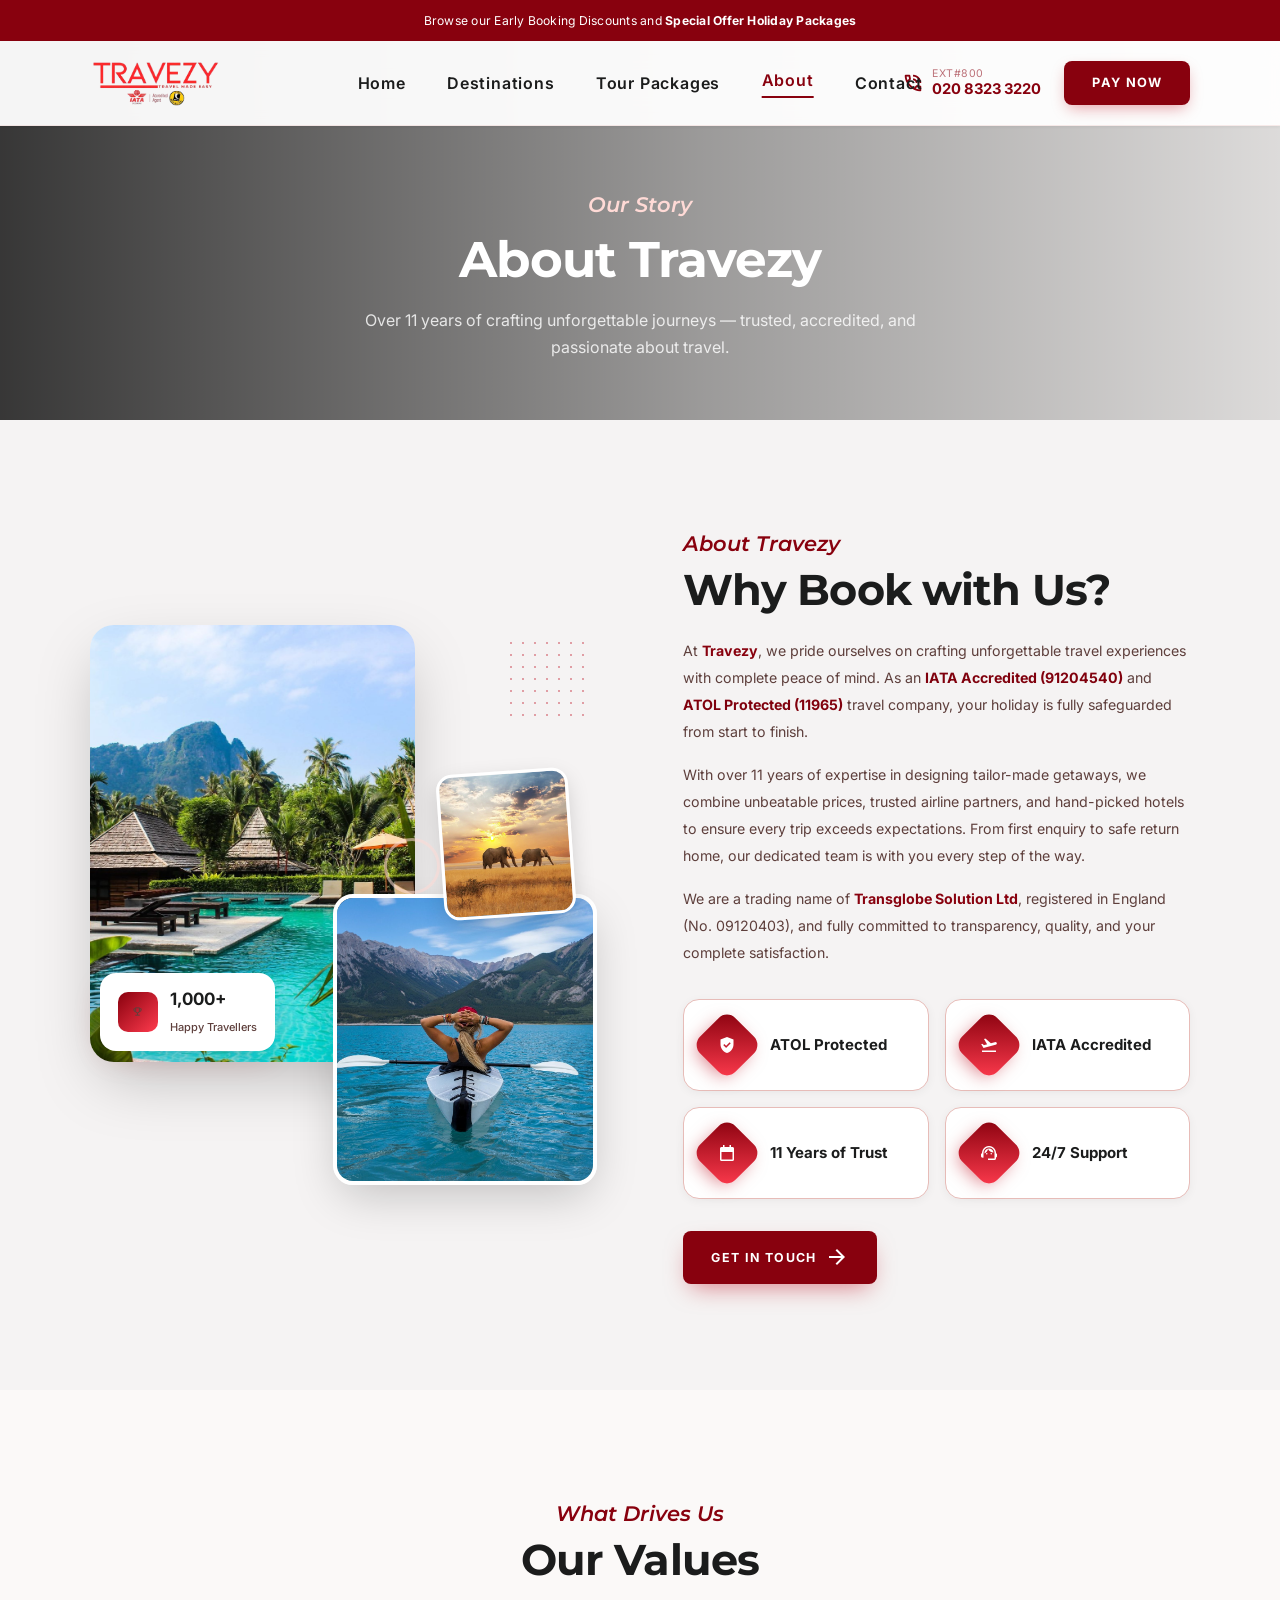
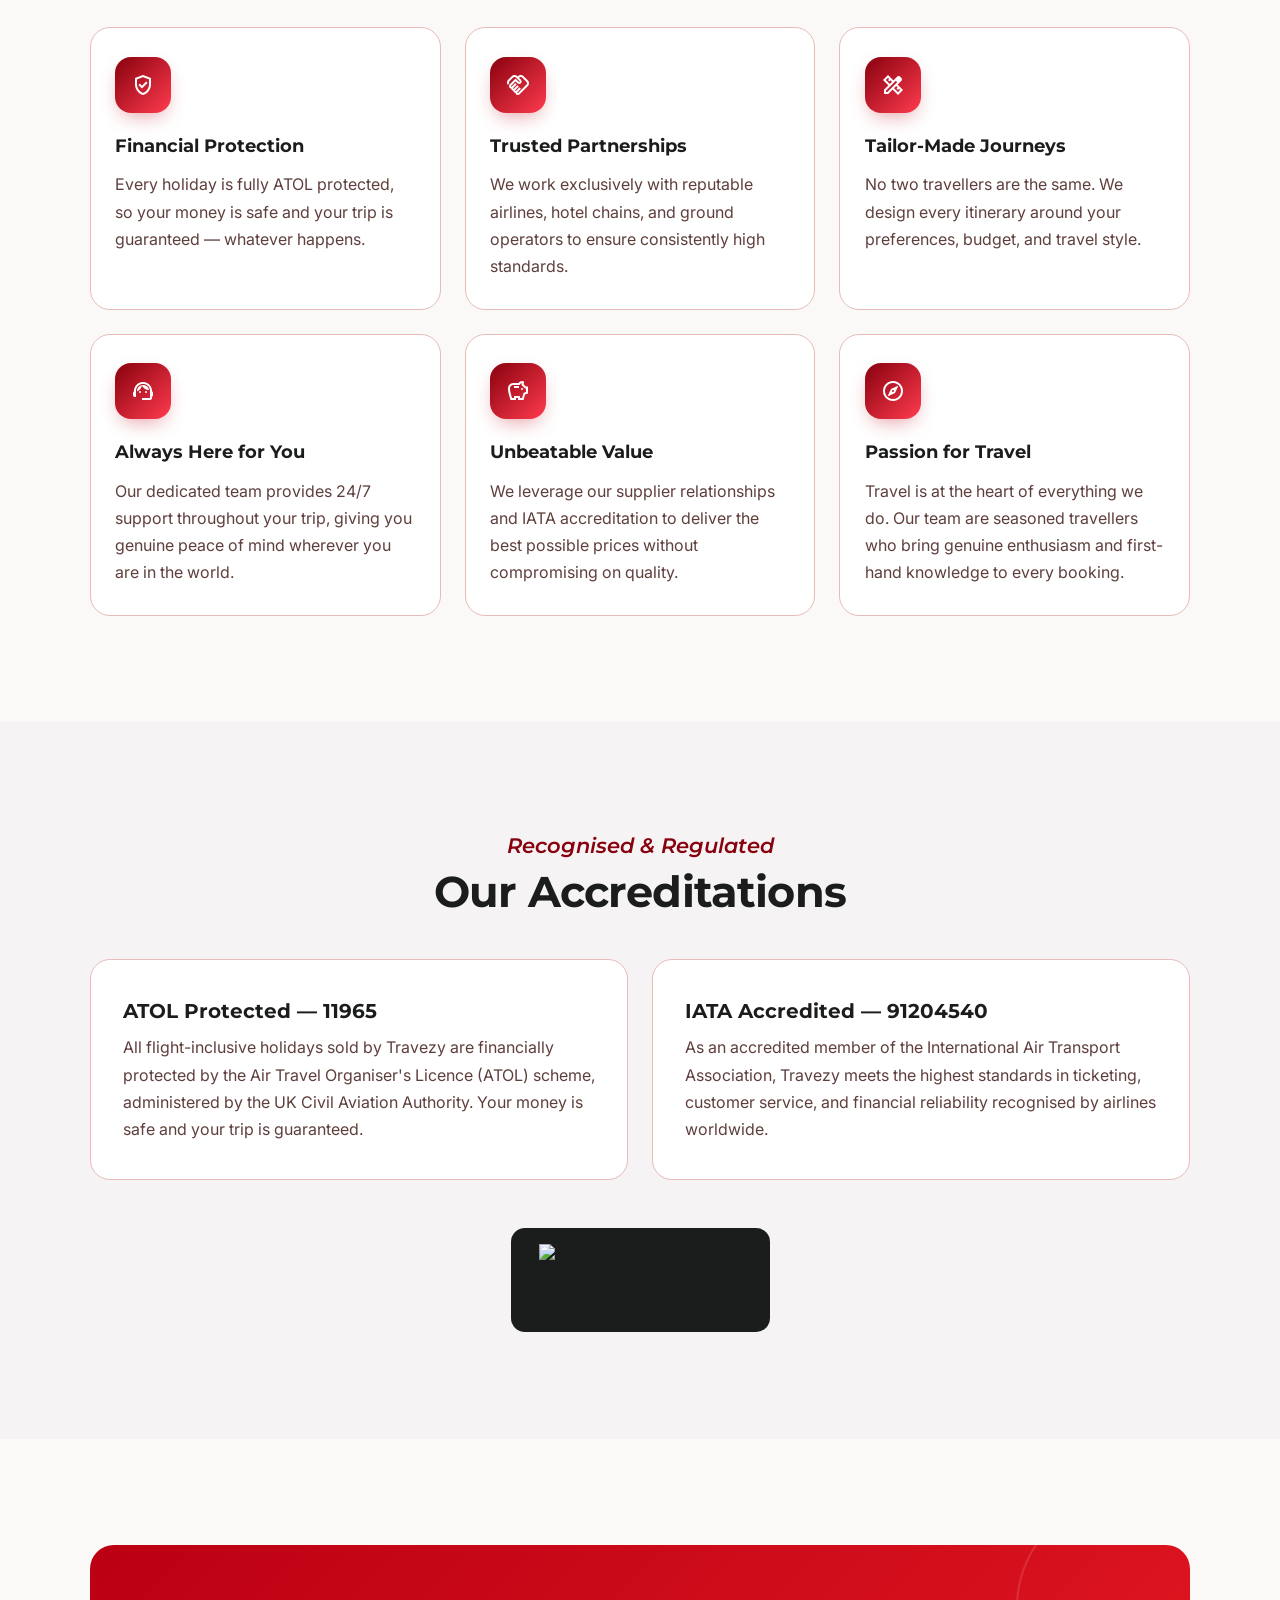
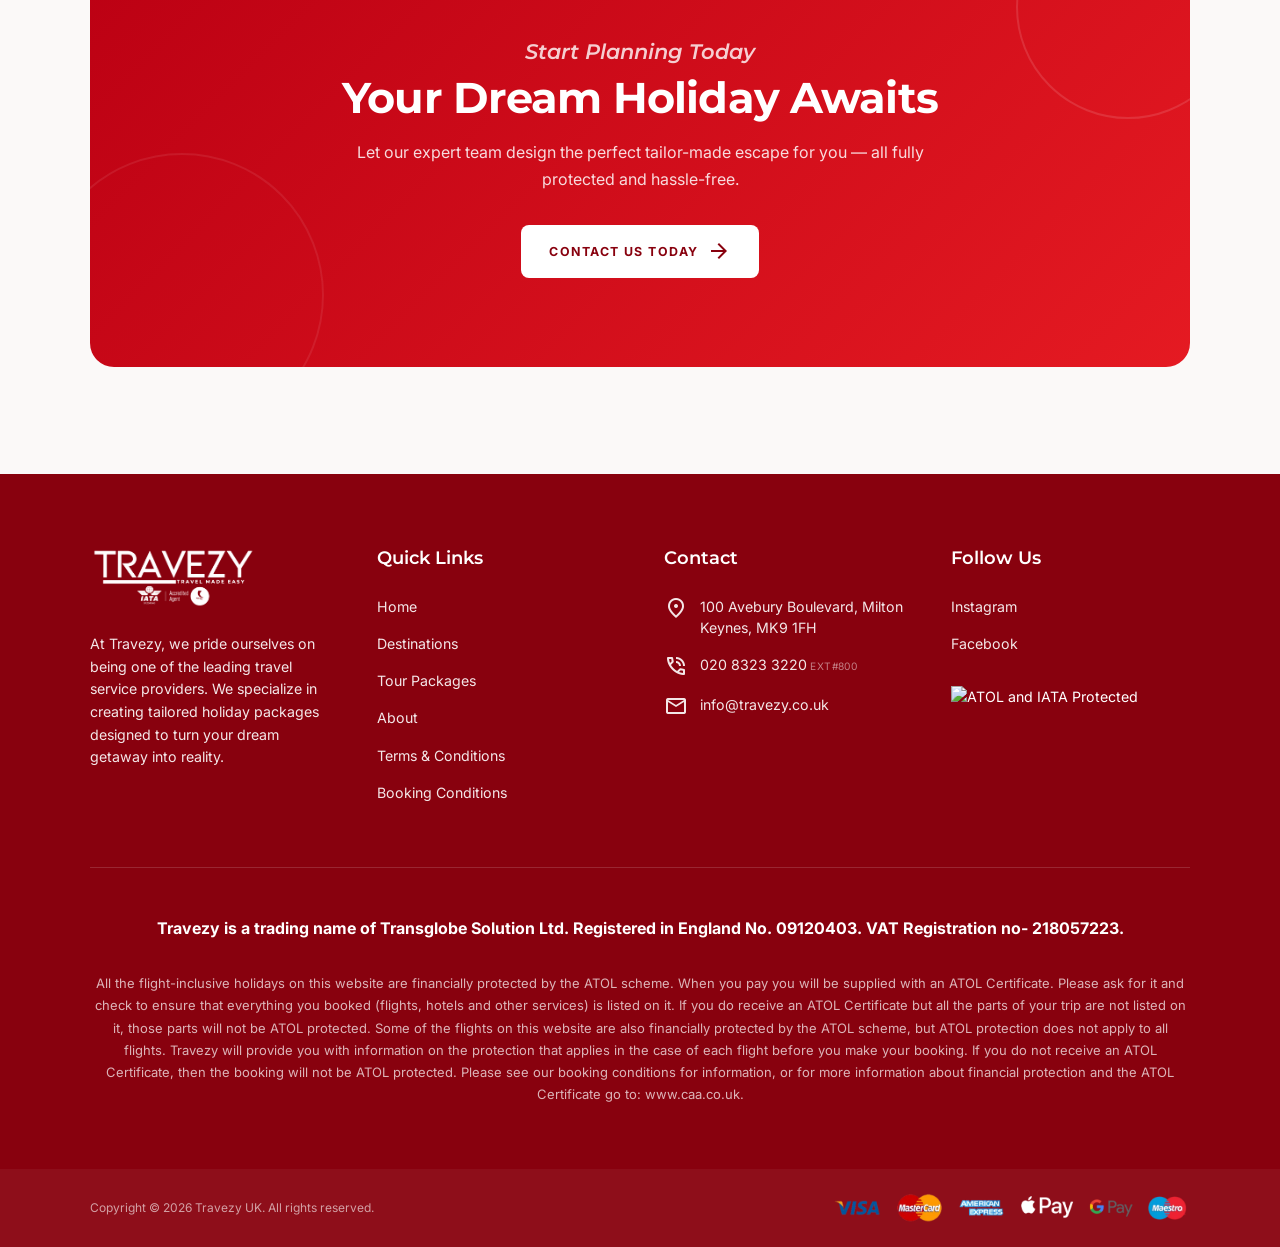
==== commit f0405584: "Pay now Added" ====
--- a/about.html
+++ b/about.html
@@ -31,6 +31,7 @@
       <a href="tel:+442083233220" class="nav-phone">
         <span class="material-symbols-outlined">phone_in_talk</span><span class="nav-phone-text"><span class="phone-ext">EXT#800</span>020 8323 3220</span>
       </a>
+      <a href="contact.html" class="nav-pay">Pay Now</a>
       <button class="burger" aria-label="Menu"><span class="material-symbols-outlined">menu</span></button>
     </div>
   </nav>
--- a/style.css
+++ b/style.css
@@ -1,6 +1,6 @@
 :root {
-  --primary: #bb0013;
-  --primary-container: #e51a22;
+  --primary: #88010e;
+  --primary-container: #80000d;
   --primary-fixed: #ffdad6;
   --primary-fixed-dim: #ffb4ab;
   --on-primary: #ffffff;
@@ -28,7 +28,7 @@
   background: var(--bg);
   overflow-x: hidden;
   line-height: 1.5;
-  -webkit-font-smoothing: antialiased
+  -webkit-font-smoothing: antialiased;
 }
 
 img {
@@ -48,14 +48,13 @@
 }
 
 .wrap {
-  max-width: 1440px;
   margin: 0 auto;
-  padding-inline: 16px
+  padding-inline: 14vw
 }
 
 @media(min-width:768px) {
   .wrap {
-    padding-inline: 64px
+    padding-inline: 7vw
   }
 }
 
@@ -63,7 +62,7 @@
   font-family: 'Montserrat', sans-serif;
   font-weight: 700;
   letter-spacing: -.02em;
-  font-size: clamp(32px, 5vw, 48px);
+  font-size: clamp(32px, 3.33vw, 80px);
   line-height: 1.12
 }
 
@@ -71,7 +70,7 @@
   font-family: 'Montserrat', sans-serif;
   font-weight: 600;
   font-style: italic;
-  font-size: 24px;
+  font-size: clamp(16px, 1.67vw, 32px);
   color: var(--primary);
   display: block;
   margin-bottom: 8px
@@ -80,7 +79,7 @@
 .headline {
   font-family: 'Montserrat', sans-serif;
   font-weight: 600;
-  font-size: 24px;
+  font-size: clamp(18px, 1.67vw, 32px);
   line-height: 1.33
 }
 
@@ -109,10 +108,10 @@
   color: var(--on-primary);
   font-family: 'Inter';
   font-weight: 700;
-  font-size: 14px;
+  font-size: clamp(12px, 0.97vw, 18px);
   letter-spacing: .12em;
   text-transform: uppercase;
-  padding: 16px 32px;
+  padding: clamp(13px, 1.11vw, 22px) clamp(22px, 2.22vw, 48px);
   border-radius: 8px;
   box-shadow: 0 10px 25px -8px rgba(187, 0, 19, .5);
   transition: .3s
@@ -135,7 +134,7 @@
 }
 
 .section {
-  padding-block: clamp(64px, 10vw, 120px)
+  padding-block: clamp(64px, 8.33vw, 180px)
 }
 
 /* ANNOUNCEMENT BAR */
@@ -143,8 +142,8 @@
   background: var(--primary);
   color: #fff;
   text-align: center;
-  padding: 9px 16px;
-  font-size: 14px;
+  padding: 12px 16px;
+  font-size: clamp(0.95vw, 0.95vw, 16px);
   font-weight: 400;
   letter-spacing: .02em;
   line-height: 1.4
@@ -159,7 +158,7 @@
   position: fixed;
   top: 0;
   width: 100%;
-  z-index: 50
+  z-index: 50;
 }
 
 /* NAV */
@@ -176,23 +175,16 @@
   display: flex;
   align-items: center;
   justify-content: space-between;
-  max-width: 1440px;
-  margin: 0 auto;
-  padding: 1.2vw 64px;
-}
-
-@media(min-width:768px) {
-  .nav-inner {
-    padding: 12px 64px
-  }
-}
+  padding: 1.3vw 7vw;
+}
+
 
 nav.shrink .nav-inner {
-  padding-block: 8px
+  padding-block: 18px
 }
 
 .nav-logo {
-  width: 10vw;
+  width: 10.3vw;
   height: auto;
   object-fit: contain;
   transition: transform .2s
@@ -202,17 +194,11 @@
   transform: scale(.95)
 }
 
-@media(min-width:768px) {
-  .nav-logo {
-    height: 64px
-  }
-}
-
 .nav-links {
   display: none;
-  gap: 32px;
-  align-items: center;
-  margin: 0 auto
+  gap: clamp(20px, 3.22vw, 48px);
+  align-items: center;
+  margin: 0
 }
 
 @media(min-width:768px) {
@@ -221,9 +207,21 @@
   }
 }
 
+@media(min-width:1024px) {
+  .nav-links {
+    position: absolute;
+    left: 50%;
+    top: 50%;
+    transform: translate(-50%, -50%)
+  }
+  .nav-phone {
+    margin-left: auto
+  }
+}
+
 .nav-links a {
   font-weight: 600;
-  font-size: 14px;
+  font-size: clamp(1vw, 1.5vw, 16px);
   letter-spacing: .05em;
   transition: color .3s
 }
@@ -253,6 +251,12 @@
   color: var(--on-surface)
 }
 
+.nav-phone .material-symbols-outlined {
+  font-size: 22px;
+  width: 22px;
+  height: 22px
+}
+
 .nav-phone-text {
   display: flex;
   flex-direction: column;
@@ -272,6 +276,36 @@
   }
 }
 
+.nav-pay {
+  display: none;
+  align-items: center;
+  background: var(--primary);
+  color: #fff;
+  font-weight: 700;
+  font-size: clamp(12px, 1vw, 15px);
+  letter-spacing: .1em;
+  text-transform: uppercase;
+  padding: 12px 28px;
+  border-radius: 8px;
+  white-space: nowrap;
+  margin-left: clamp(16px, 1.8vw, 32px);
+  box-shadow: 0 6px 16px -4px rgba(187,0,19,.4);
+  transition: background .3s, transform .2s
+}
+
+.nav-pay:hover {
+  background: var(--on-surface);
+  color: #fff
+}
+
+.nav-pay:active {
+  transform: scale(.96)
+}
+
+@media(min-width:768px) {
+  .nav-pay { display: flex }
+}
+
 .burger {
   display: flex;
   background: none;
@@ -309,7 +343,7 @@
   inset: 0;
   display: flex;
   align-items: center;
-  padding-top: 130px;
+  padding-top: clamp(110px, 9.03vw, 200px);
   opacity: 0;
   transition: opacity .8s ease;
   pointer-events: none
@@ -339,7 +373,7 @@
   z-index: 10;
   display: grid;
   grid-template-columns: 1fr;
-  gap: 48px;
+  gap: clamp(32px, 3.33vw, 80px);
   width: 100%
 }
 
@@ -492,7 +526,7 @@
 .hero h1 {
   font-family: 'Montserrat';
   font-weight: 700;
-  font-size: clamp(34px, 5vw, 48px);
+  font-size: clamp(34px, 3.33vw, 80px);
   line-height: 1.1;
   letter-spacing: -.02em
 }
@@ -504,13 +538,13 @@
 }
 
 .price-row .from {
-  font-size: 24px;
+  font-size: clamp(17px, 1.67vw, 32px);
   font-weight: 300;
   color: rgba(255, 255, 255, .9)
 }
 
 .price {
-  font-size: 48px;
+  font-size: clamp(36px, 3.33vw, 80px);
   font-weight: 700;
   color: var(--primary-fixed-dim)
 }
@@ -522,7 +556,7 @@
 }
 
 .hero p.lead {
-  font-size: 18px;
+  font-size: clamp(15px, 1.25vw, 26px);
   line-height: 1.7;
   max-width: 32rem;
   color: rgba(255, 255, 255, .8)
@@ -599,7 +633,7 @@
 .qcard .nights {
   font-family: 'Montserrat';
   font-weight: 600;
-  font-size: 24px;
+  font-size: clamp(18px, 1.67vw, 36px);
   margin-bottom: 16px
 }
 
@@ -613,12 +647,12 @@
 
 /* DESTINATIONS */
 .section-head {
-  margin-bottom: 48px
+  margin-bottom: clamp(32px, 3.33vw, 80px)
 }
 
 .dest-grid {
   display: grid;
-  gap: 24px;
+  gap: clamp(16px, 1.67vw, 40px);
   grid-template-columns: 1fr
 }
 
@@ -638,8 +672,10 @@
   position: relative;
   overflow: hidden;
   border-radius: 16px;
-  height: 480px;
-  box-shadow: 0 10px 25px -10px rgba(0, 0, 0, .25)
+  height: clamp(480px, 33.33vw, 900px);
+  box-shadow: 0 10px 25px -10px rgba(0, 0, 0, .25);
+  cursor: pointer;
+  display: block
 }
 
 @media(min-width:768px) {
@@ -688,7 +724,7 @@
   color: #fff;
   font-family: 'Montserrat';
   font-weight: 600;
-  font-size: 24px;
+  font-size: clamp(18px, 1.67vw, 36px);
   margin-top: 8px
 }
 
@@ -727,13 +763,13 @@
 @media(min-width:1024px) {
   .about-inner {
     grid-template-columns: 1fr 1fr;
-    gap: 96px
+    gap: clamp(64px, 6.67vw, 140px)
   }
 }
 
 .mosaic {
   position: relative;
-  height: 560px
+  height: clamp(560px, 38.89vw, 1000px)
 }
 
 .mos-a {
@@ -867,7 +903,7 @@
 }
 
 .about-copy p {
-  font-size: 16px;
+  font-size: clamp(14px, 1.11vw, 20px);
   line-height: 1.9;
   color: var(--on-surface-variant)
 }
@@ -949,13 +985,13 @@
 
 .lead-c {
   max-width: 42rem;
-  margin: 0 auto 64px;
+  margin: 0 auto clamp(48px, 7vw, 96px);
   color: var(--on-surface-variant)
 }
 
 .pkg-grid {
   display: grid;
-  gap: 24px;
+  gap: clamp(16px, 1.67vw, 40px);
   grid-template-columns: 1fr;
   text-align: left
 }
@@ -989,7 +1025,7 @@
 
 .pkg-img {
   position: relative;
-  height: 320px;
+  height: clamp(320px, 22.22vw, 600px);
   overflow: hidden
 }
 
@@ -1021,7 +1057,7 @@
 .pkg .pkg-grad {
   position: absolute;
   inset: 0;
-  background: linear-gradient(to top, rgba(0, 0, 0, .6), transparent 55%)
+  background: linear-gradient(to top, rgba(0, 0, 0, .82) 0%, rgba(0, 0, 0, .45) 30%, transparent 70%)
 }
 
 .pkg .pkg-cap {
@@ -1029,14 +1065,15 @@
   left: 16px;
   right: 16px;
   bottom: 16px;
-  color: #fff
+  color: #fff;
+  padding: 3%;
 }
 
 .pkg .pkg-loc {
   display: flex;
   align-items: center;
   gap: 6px;
-  font-size: 12px;
+  font-size: 0.7vw;
   font-weight: 700;
   letter-spacing: .12em;
   text-transform: uppercase;
@@ -1044,13 +1081,13 @@
 }
 
 .pkg .pkg-loc .material-symbols-outlined {
-  font-size: 16px
+  font-size: 1vw
 }
 
 .pkg .pkg-title {
   font-family: 'Montserrat';
   font-weight: 700;
-  font-size: 20px;
+  font-size: clamp(1.2vw, 1.3vw, 28px);
   line-height: 1.2
 }
 
@@ -1058,13 +1095,13 @@
   display: flex;
   justify-content: space-between;
   align-items: center;
-  padding: 24px;
+  padding: clamp(18px, 1.67vw, 36px);
   background: var(--surface-low);
   flex: 1
 }
 
 .pkg-body .from {
-  font-size: 12px;
+  font-size: clamp(11px, 0.83vw, 16px);
   text-transform: uppercase;
   color: var(--on-surface-variant)
 }
@@ -1072,7 +1109,7 @@
 .pkg-body .amt {
   color: var(--primary);
   font-weight: 700;
-  font-size: 24px
+  font-size: clamp(18px, 1.67vw, 36px)
 }
 
 .pkg-arrow {
@@ -1097,7 +1134,7 @@
 }
 
 .center-btn {
-  margin-top: 64px;
+  margin-top: clamp(48px, 7vw, 96px);
   display: flex;
   justify-content: center
 }
@@ -1107,7 +1144,7 @@
   display: grid;
   grid-template-columns: 1fr 1fr;
   gap: 16px;
-  height: 600px
+  height: clamp(600px, 41.67vw, 1000px)
 }
 
 @media(min-width:768px) {
@@ -1160,14 +1197,8 @@
   overflow: hidden;
   border-radius: 24px;
   color: #fff;
-  padding: 48px;
+  padding: clamp(40px, 3.33vw, 80px);
   box-shadow: 0 25px 50px -12px rgba(0, 0, 0, .4)
-}
-
-@media(min-width:768px) {
-  .plant {
-    padding: 80px
-  }
 }
 
 .plant-bg {
@@ -1231,7 +1262,7 @@
 }
 
 .plant p {
-  font-size: 18px;
+  font-size: clamp(15px, 1.25vw, 26px);
   color: rgba(255, 255, 255, .8);
   line-height: 1.6
 }
@@ -1270,7 +1301,7 @@
   align-items: center;
   gap: 8px;
   font-weight: 700;
-  font-size: 24px;
+  font-size: clamp(18px, 1.67vw, 36px);
   letter-spacing: -.02em;
   text-transform: uppercase;
   color: var(--on-surface);
@@ -1278,7 +1309,7 @@
 }
 
 .airline .material-symbols-outlined {
-  font-size: 36px
+  font-size: clamp(24px, 2.5vw, 56px)
 }
 
 @keyframes scroll {
@@ -1293,10 +1324,10 @@
 
 /* FOOTER */
 footer {
-  background: var(--footer);
+  background: var(--primary);
   color: #fff;
-  padding-top: 80px;
-  font-size: 16px
+  padding-top: clamp(60px, 5.56vw, 120px);
+  font-size: clamp(14px, 1.11vw, 20px)
 }
 
 .foot-grid {
@@ -1328,7 +1359,7 @@
 .foot-col h4 {
   font-family: 'Montserrat';
   font-weight: 600;
-  font-size: 20px;
+  font-size: clamp(16px, 1.39vw, 28px);
   margin-bottom: 24px
 }
 
@@ -1363,7 +1394,7 @@
 
 .legal h5 {
   font-weight: 700;
-  font-size: 18px;
+  font-size: clamp(14px, 1.25vw, 24px);
   margin-bottom: 32px
 }
 
@@ -1427,7 +1458,7 @@
 /* PAGE HERO */
 .page-hero {
   position: relative;
-  min-height: 420px;
+  min-height: clamp(420px, 29.17vw, 700px);
   display: flex;
   align-items: center;
   padding-top: 130px;
@@ -1455,7 +1486,8 @@
   position: relative;
   z-index: 10;
   color: #fff;
-  padding-block: 56px
+  padding-block: 56px;
+  text-align: center;
 }
 
 .page-hero-inner .eyebrow {
@@ -1465,14 +1497,14 @@
 .page-hero-inner h1 {
   font-family: 'Montserrat', sans-serif;
   font-weight: 700;
-  font-size: clamp(36px, 5vw, 56px);
+  font-size: clamp(36px, 3.89vw, 80px);
   letter-spacing: -.02em;
   line-height: 1.1;
   margin: 12px 0 20px
 }
 
 .page-hero-inner p {
-  font-size: 18px;
+  font-size: clamp(15px, 1.25vw, 26px);
   max-width: 38rem;
   color: rgba(255,255,255,.82);
   line-height: 1.7
@@ -1517,7 +1549,7 @@
 .cta-banner {
   background: linear-gradient(135deg, #bb0013 0%, #e51a22 100%);
   border-radius: 24px;
-  padding: 64px 48px;
+  padding: clamp(48px, 7vw, 96px) clamp(36px, 3.33vw, 80px);
   text-align: center;
   color: #fff;
   position: relative;
@@ -1553,7 +1585,7 @@
 
 .cta-banner p {
   color: rgba(255,255,255,.85);
-  font-size: 18px;
+  font-size: clamp(15px, 1.25vw, 26px);
   max-width: 36rem;
   margin: 0 auto 32px;
   line-height: 1.7
@@ -1593,7 +1625,7 @@
   background: #fff;
   border: 1px solid var(--outline-variant);
   border-radius: 20px;
-  padding: 32px 28px;
+  padding: clamp(24px, 2.22vw, 48px) clamp(20px, 1.94vw, 40px);
   transition: transform .3s, box-shadow .3s
 }
 
@@ -1618,7 +1650,7 @@
 .value-card h4 {
   font-family: 'Montserrat', sans-serif;
   font-weight: 700;
-  font-size: 20px;
+  font-size: clamp(16px, 1.39vw, 28px);
   margin-bottom: 12px
 }
 
@@ -1906,56 +1938,65 @@
 @media (max-width: 1023px) {
   .nav-links { display: none }
   .nav-phone { display: none }
-  .burger    { display: flex; align-items: center; justify-content: center; padding: 8px; border-radius: 8px }
-  .nav-inner { padding: 10px 16px }
-  .nav-logo  { height: 40px; width: auto }
-
-  /* Dropdown panel */
+  .burger    { display: flex; align-items: center; justify-content: center; padding: 8px; border-radius: 10px }
+  .nav-inner { padding: 18px 5vw }
+  .nav-logo  { width: 35vw }
+  .nav-pay   { display: flex; padding: 8px 14px; font-size: 11px; letter-spacing: .07em; box-shadow: none; margin-left: auto; margin-right: 10px }
+
+  /* Dropdown panel — floating card */
   nav.menu-open .nav-links {
     display: flex;
     flex-direction: column;
     position: absolute;
     top: 100%; left: 0; right: 0;
-    background: rgba(255,255,255,.98);
-    backdrop-filter: blur(16px);
-    padding: 0;
-    gap: 0;
+    background: #fff;
+    border-radius: 0 0 24px 24px;
+    padding: 10px 12px 14px;
+    gap: 3px;
     margin: 0;
-    box-shadow: 0 16px 32px -12px rgba(0,0,0,.2);
-    border-top: 1px solid rgba(231,188,184,.4);
+    box-shadow: 0 28px 48px -10px rgba(0,0,0,.18), 0 0 0 1px rgba(231,188,184,.35);
+    border-top: 2px solid rgba(187,0,19,.12);
     z-index: 100;
-    animation: menu-slide-in .2s ease forwards
-  }
-
+    animation: menu-slide-in .22s ease forwards
+  }
+
+  /* Individual link items — pill style */
   nav.menu-open .nav-links a {
-    padding: 14px 20px;
+    padding: 13px 16px;
     font-size: 15px;
+    font-weight: 600;
     letter-spacing: .03em;
-    border-bottom: 1px solid rgba(231,188,184,.3)
-  }
-
-  nav.menu-open .nav-links a:last-child { border-bottom: none }
-
+    border-radius: 12px;
+    color: var(--on-surface);
+    transition: background .18s, color .18s
+  }
+
+  nav.menu-open .nav-links a:hover {
+    background: rgba(187,0,19,.06);
+    color: var(--primary)
+  }
+
+  /* Active page highlight */
   nav.menu-open .nav-links a.active {
     color: var(--primary);
+    background: rgba(187,0,19,.07);
     border-left: 3px solid var(--primary);
-    padding-left: 17px;
-    border-bottom: 1px solid rgba(231,188,184,.3);
-    padding-bottom: 14px
-  }
-
-  /* Phone call-to-action row at bottom of mobile menu */
+    padding-left: 13px
+  }
+
+  /* Phone CTA row pinned at bottom */
   nav.menu-open .nav-links .mobile-phone-link {
     display: flex;
     align-items: center;
     gap: 10px;
-    padding: 13px 20px;
+    margin-top: 6px;
+    padding: 14px 16px;
     font-weight: 700;
     font-size: 15px;
     color: var(--primary);
-    border-top: 2px solid rgba(187,0,19,.15);
-    border-bottom: none;
-    background: rgba(187,0,19,.04);
+    background: rgba(187,0,19,.06);
+    border: 1.5px solid rgba(187,0,19,.18);
+    border-radius: 12px;
     letter-spacing: .04em
   }
 }
@@ -1963,18 +2004,28 @@
 /* ---- max 767px: mobile ---- */
 @media (max-width: 767px) {
 
-  .announcement-bar { font-size: 12px; padding: 8px 12px }
+  /* Layout: tighter horizontal padding for all sections; hero keeps its 14vw */
+  .wrap { padding-inline: 5vw }
+  .hero-inner.wrap { padding-inline: 14vw }
+
+  /* Announcement bar */
+  .announcement-bar { font-size: 11px; padding: 8px 12px }
 
   /* Hero */
   .hero-slide  { padding-top: 110px }
+  .hero-copy   { gap: 16px }
   .hero h1     { font-size: clamp(26px, 7.5vw, 36px) }
   .price       { font-size: 36px }
-  .hero p.lead { font-size: 16px }
+  .price-row   { gap: 10px }
+  .hero p.lead { font-size: 15px; max-width: 100% }
   .hero-arrow  { width: 36px; height: 36px }
   .hero-prev   { left: 10px }
   .hero-next   { right: 10px }
 
-  /* Mosaic — flatten to a 2-col image grid, drop absolute overlay pieces */
+  /* Destinations */
+  .dest { height: clamp(260px, 72vw, 320px) }
+
+  /* About mosaic — 2-col image grid */
   .mosaic {
     position: static;
     height: auto;
@@ -1984,11 +2035,11 @@
     gap: 10px
   }
   .mos-a {
-    position: static; width: 100%; height: 190px;
+    position: static; width: 100%; height: 220px;
     grid-area: a; border-radius: 14px
   }
   .mos-b {
-    position: static; width: 100%; height: 190px;
+    position: static; width: 100%; height: 220px;
     grid-area: b; border-radius: 14px; border: none; box-shadow: none
   }
   .mos-c, .mos-dots, .mos-ring { display: none }
@@ -1998,19 +2049,37 @@
     box-shadow: 0 4px 16px rgba(187,0,19,.15)
   }
 
-  /* Gallery */
-  .gal-grid { height: auto; gap: 8px }
-  .gal-item { height: 150px }
-  .gal-tall { grid-row: span 1; height: 150px }
-  .gal-big  { grid-column: span 2; grid-row: span 1; height: 175px }
+  /* Packages */
+  .pkg-img { height: 260px }
+  .pkg .pkg-loc { font-size: 11px }
+  .pkg .pkg-loc .material-symbols-outlined { font-size: 13px }
+  .pkg .pkg-title { font-size: clamp(15px, 4.5vw, 20px); line-height: 1.25 }
+  .pkg-body { padding: 16px }
+  .lead-c { margin-bottom: 32px }
+  .center-btn { margin-top: 32px }
+
+  /* Gallery — masonry: tall left col + 2 stacked right + wide bottom strip */
+  .gal-grid {
+    grid-template-columns: 1fr 1fr;
+    grid-template-rows: 175px 175px 210px;
+    grid-auto-flow: dense;
+    height: auto;
+    gap: 8px
+  }
+  .gal-item { height: auto }
+  .gal-tall { grid-row: span 2; height: auto }
+  .gal-big  { grid-column: span 2; grid-row: span 1; height: auto }
 
   /* Stats cards */
-  .stat   { padding: 16px 14px }
+  .stat   { padding: 16px 14px; gap: 12px }
   .stat b { font-size: 13px }
+  .stat .ic { width: 42px; height: 42px; border-radius: 10px }
 
   /* Plant section */
   .plant     { padding: 40px 24px }
   .tree-pill { font-size: 16px; padding: 10px 18px; gap: 12px }
+  .plant-pic { display: block }
+  .plant-pic img { height: 660px !important; object-fit: cover; object-position: top center }
 
   /* CTA banner */
   .cta-banner   { padding: 48px 24px; border-radius: 16px }
@@ -2031,8 +2100,10 @@
   .map-wrap { height: 260px }
 
   /* Footer */
+  .foot-logo       { height: 50px }
+  .foot-col h4     { font-size: 17px }
+  .legal h5        { font-size: 15px }
   .botbar-in > img { width: 60vw !important }
-  .legal h5        { font-size: 15px }
 }
 
 /* ---- 768–1023px: tablet ---- */
